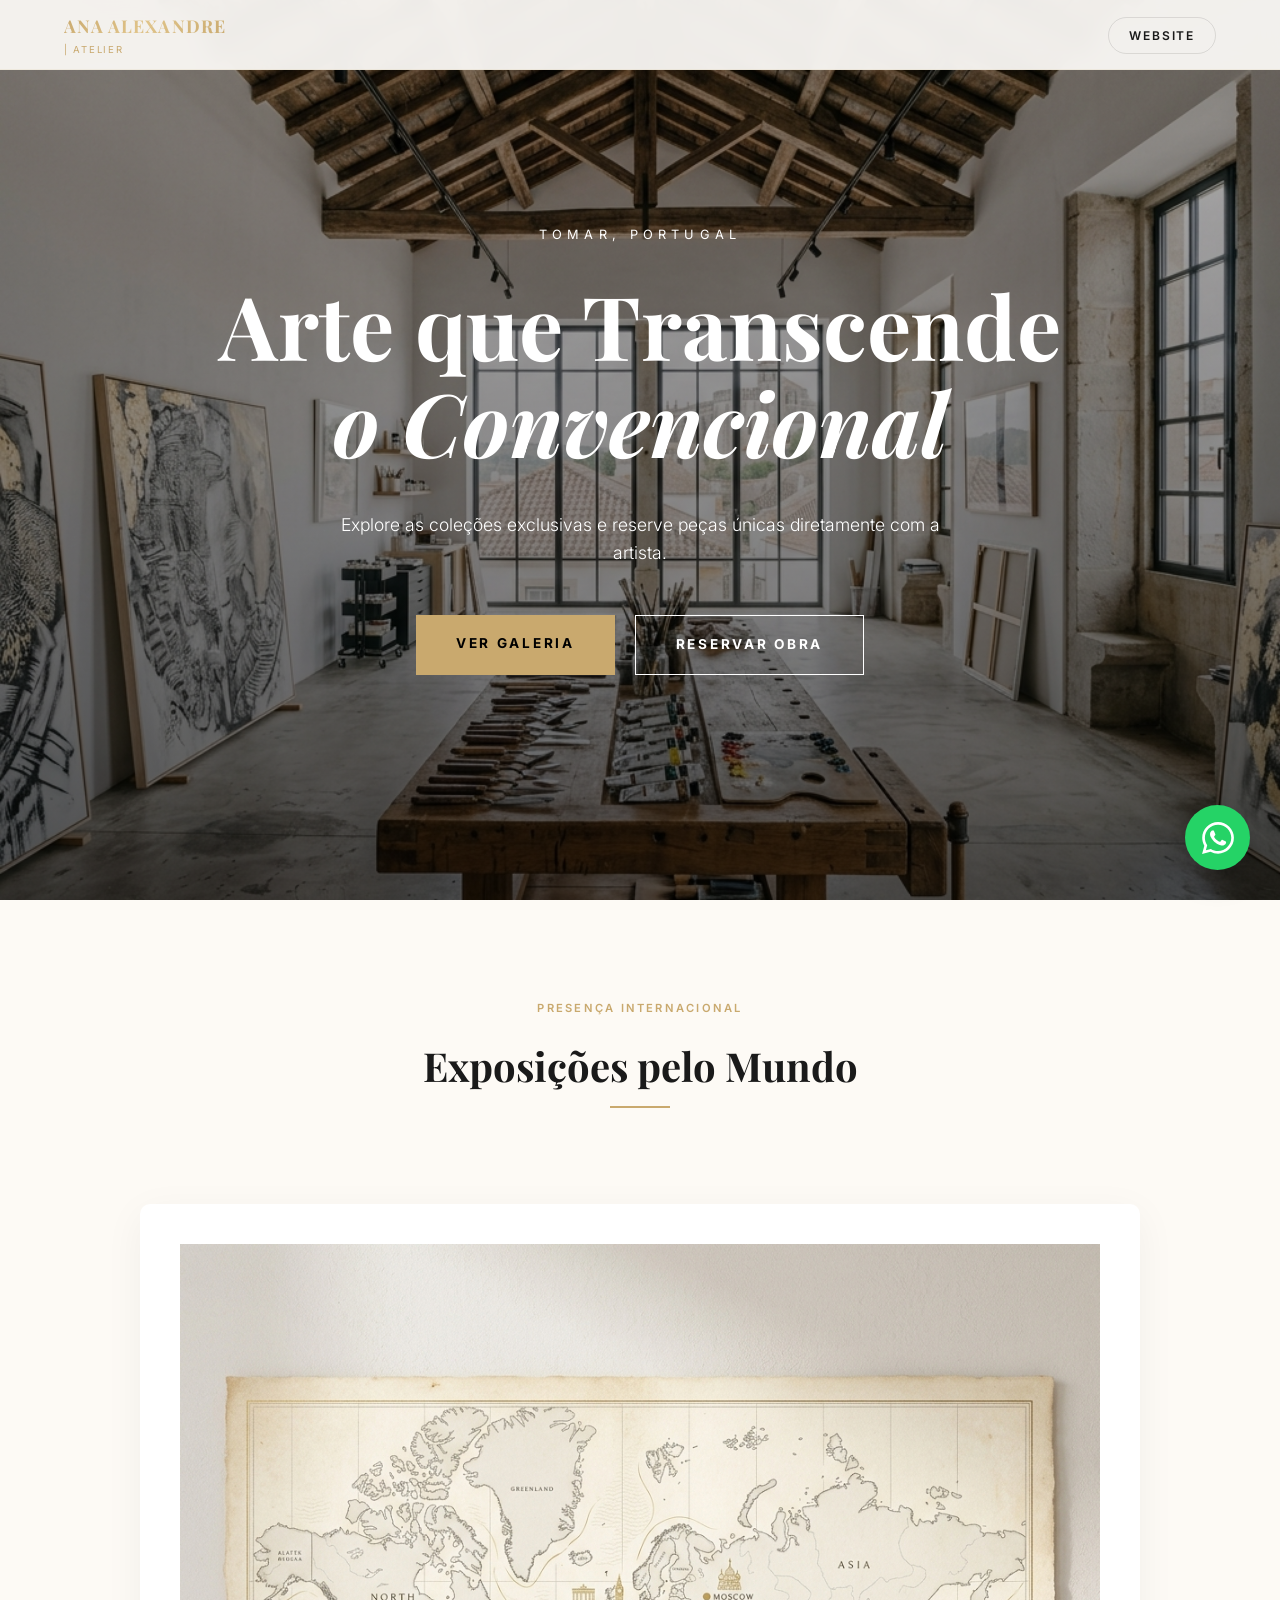
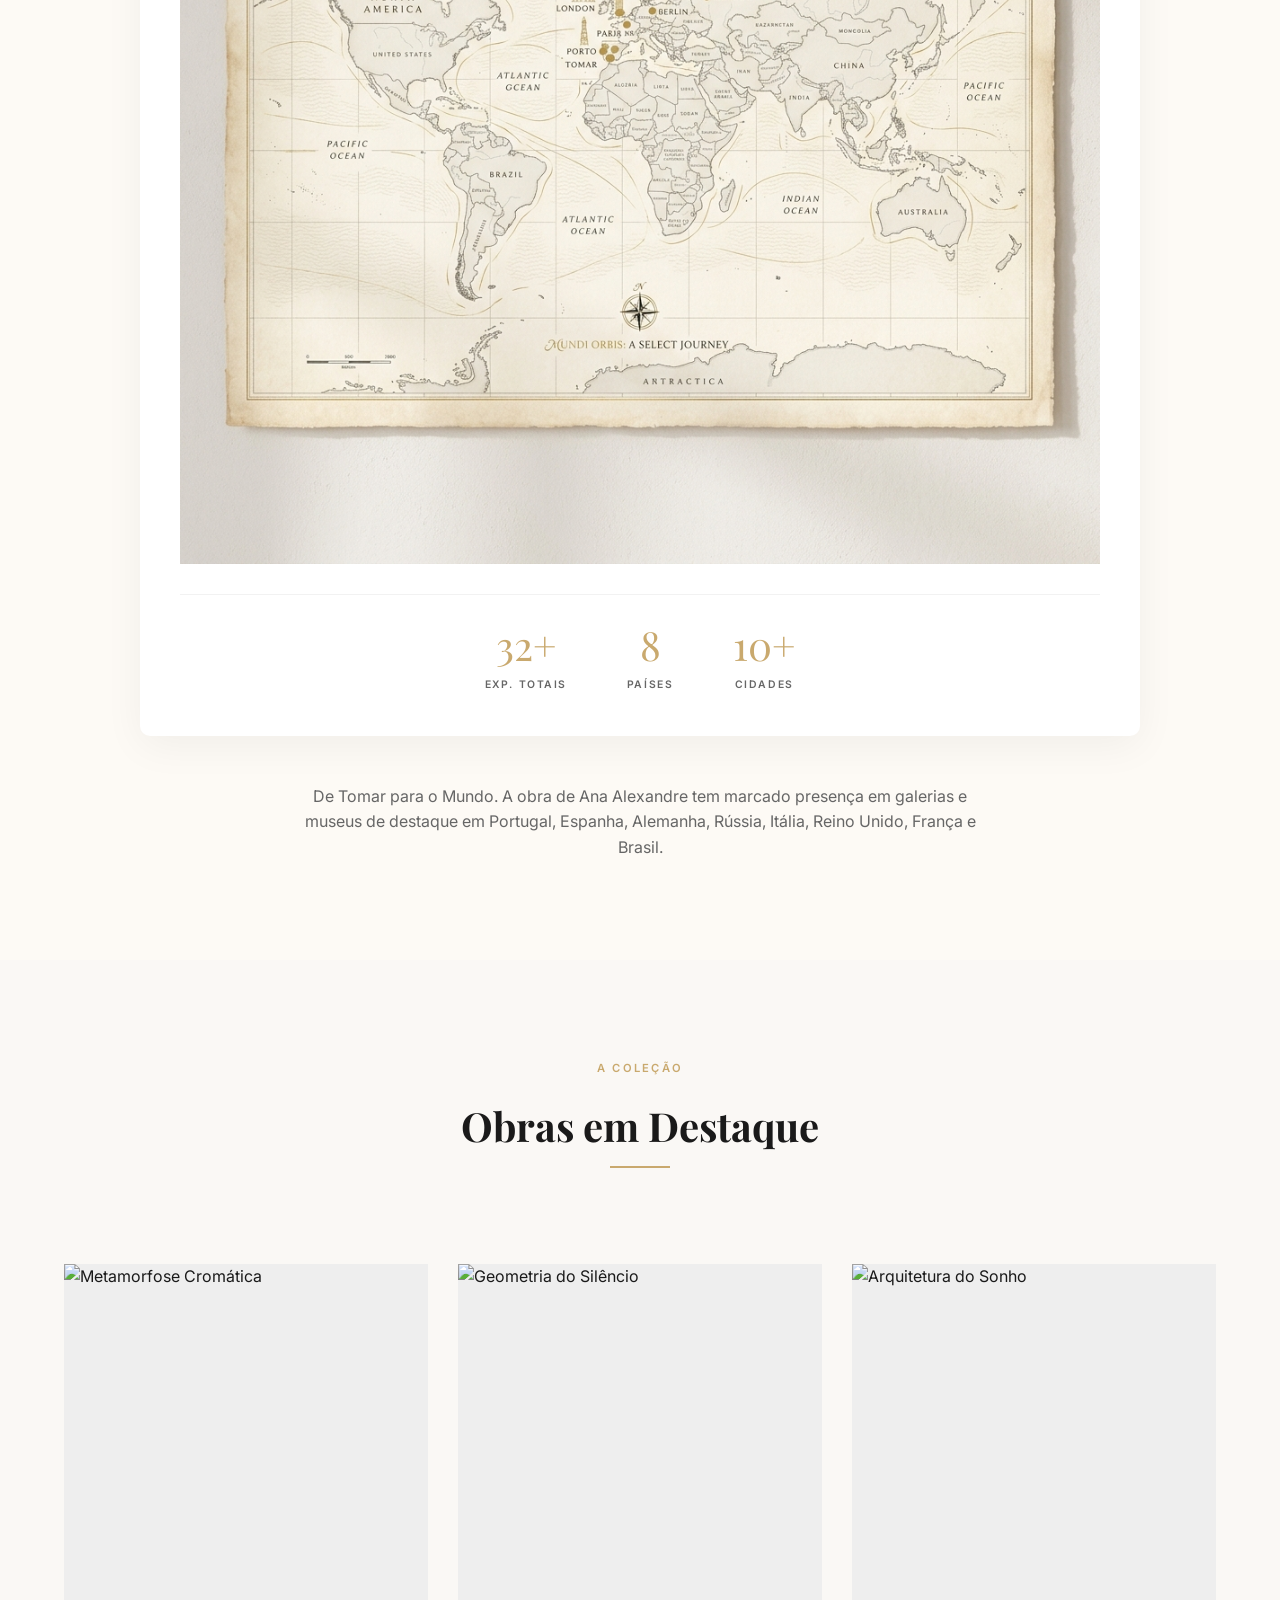
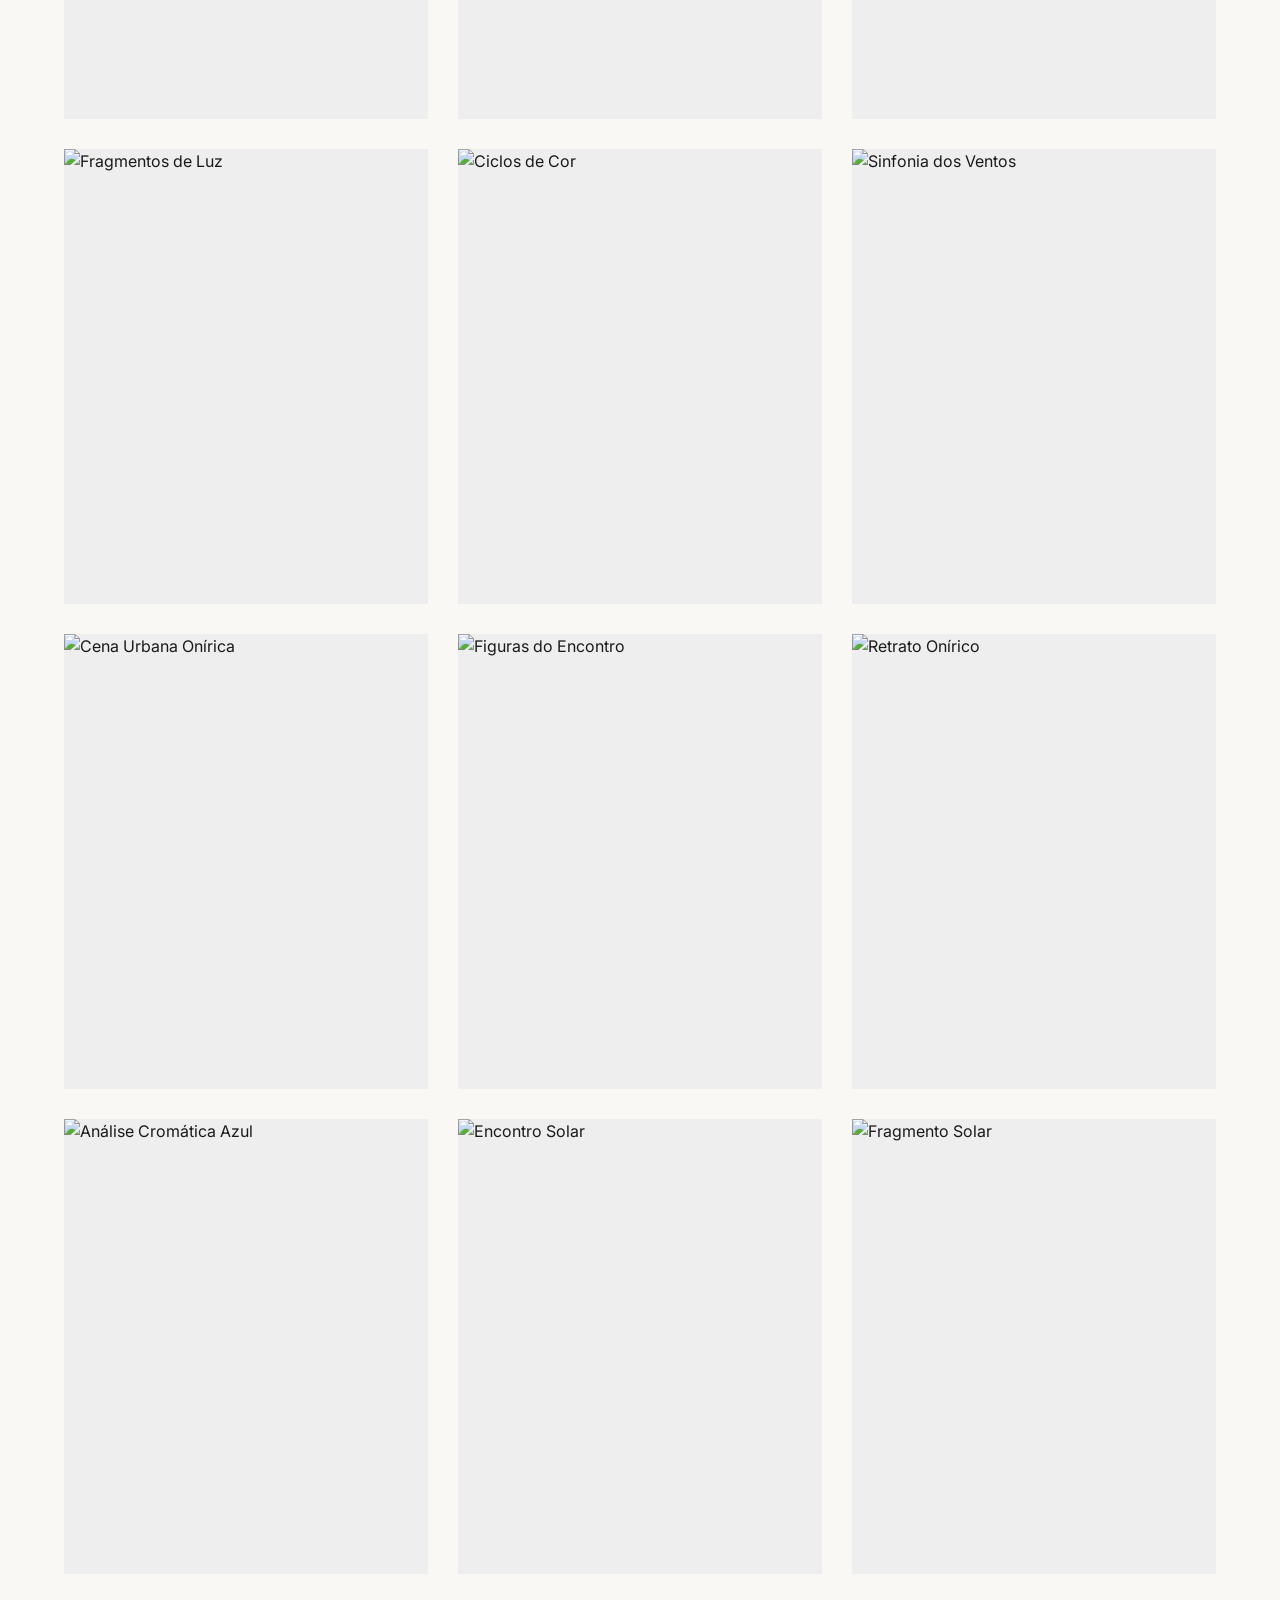
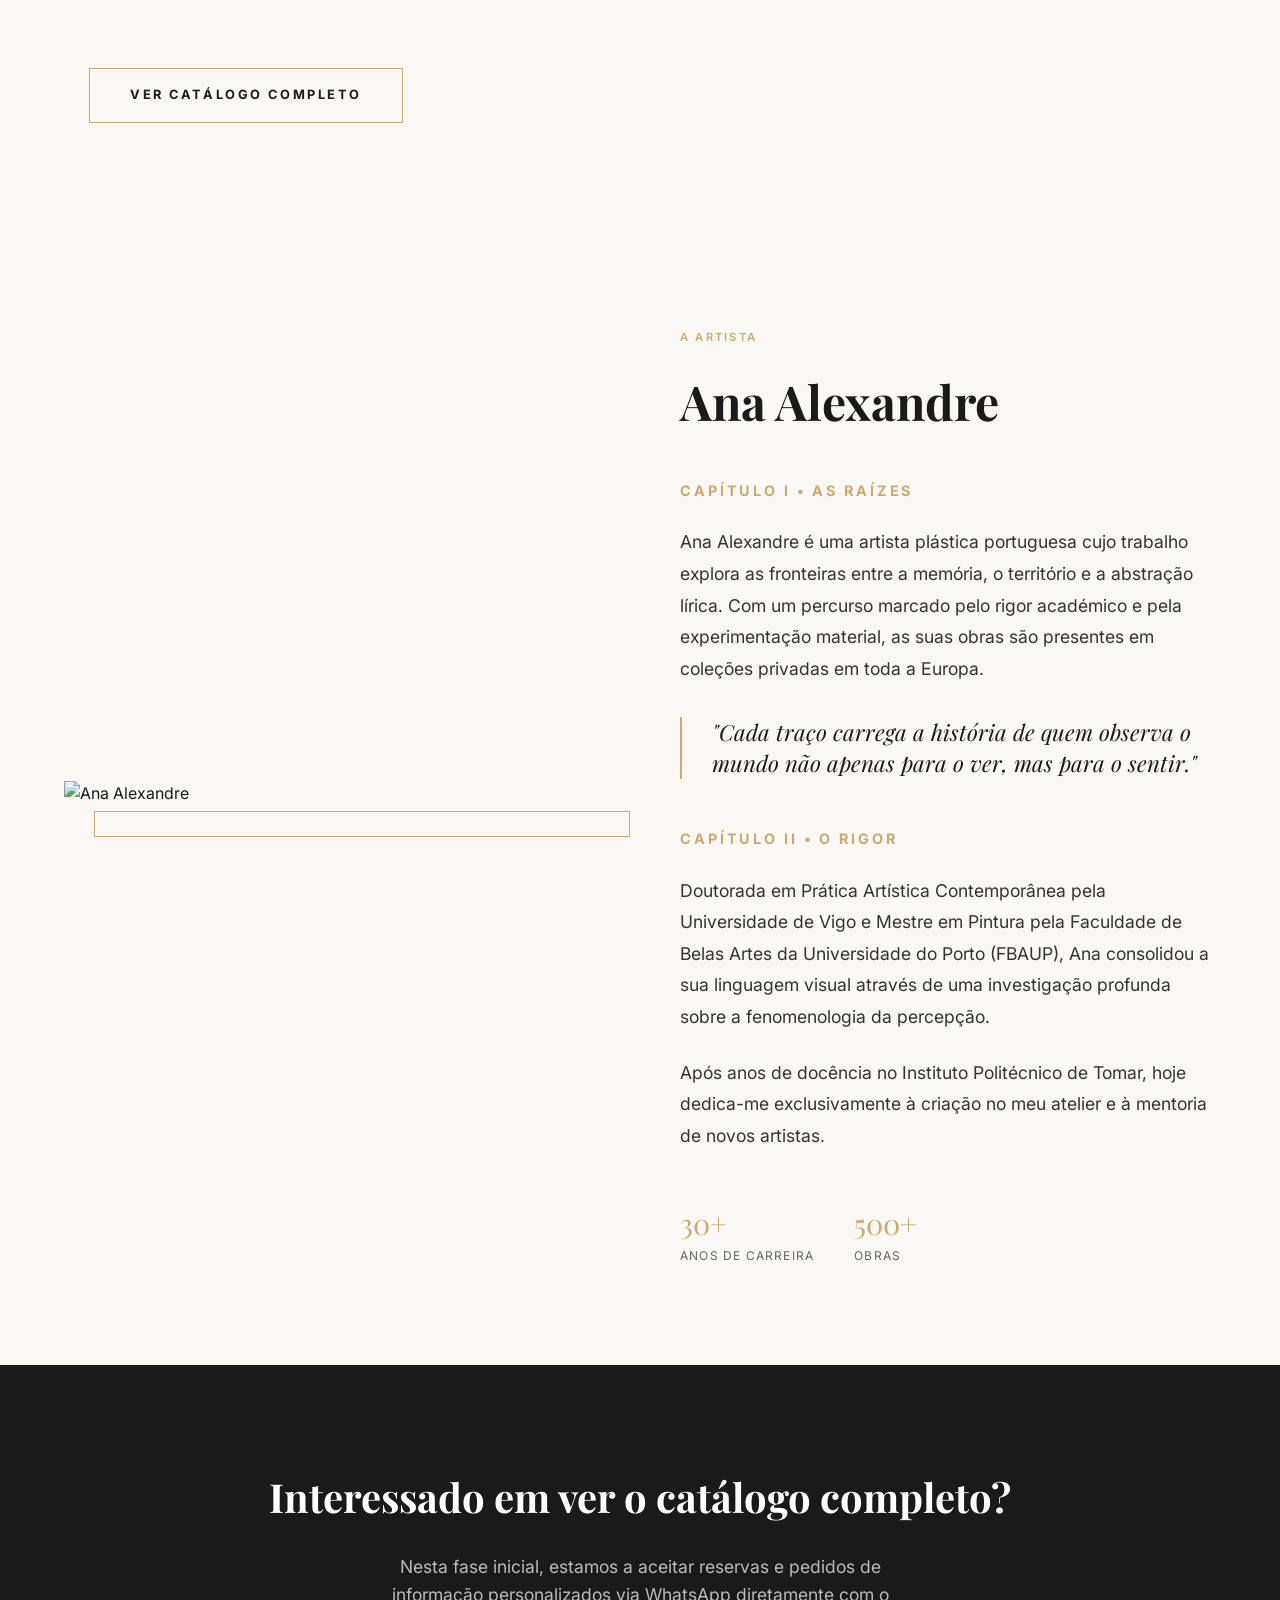
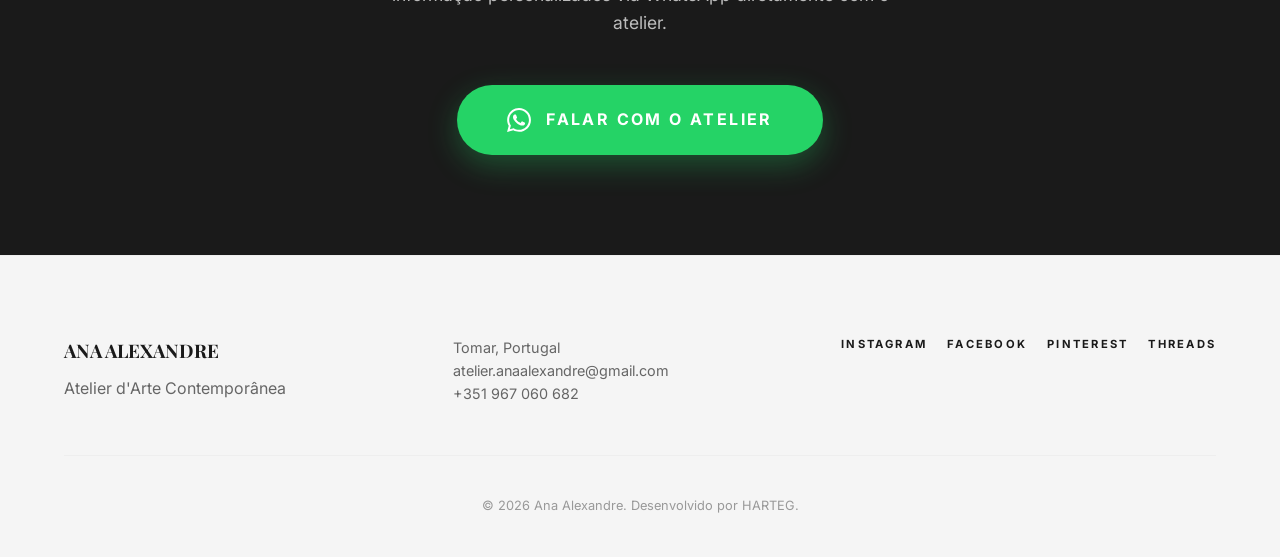
==== index.html @ a8c0e97e "Initial commit of Atelier Ana Alexandre Landing Page" ====
<!DOCTYPE html>
<html lang="pt">
<head>
    <meta charset="UTF-8">
    <meta name="viewport" content="width=device-width, initial-scale=1.0">
    <title>Ana Alexandre | Atelier d'Arte Contemporânea</title>
    <meta name="description" content="Atelier d'Arte de Ana Alexandre em Tomar. Explore obras originais, coleções exclusivas e mentoria artística.">
    
    <!-- Favicon -->
    <link rel="icon" type="image/png" href="favicon.png">
    
    <!-- Fonts -->
    <link rel="preconnect" href="https://fonts.googleapis.com">
    <link rel="preconnect" href="https://fonts.gstatic.com" crossorigin>
    <link href="https://fonts.googleapis.com/css2?family=Inter:wght@300;400;500;600;700&family=Playfair+Display:ital,wght@0,400;0,700;1,400&display=swap" rel="stylesheet">
    
    <!-- Local CSS -->
    <link rel="stylesheet" href="style.css">
</head>
<body>
    <!-- Navigation -->
    <nav class="navbar" id="navbar">
        <div class="nav-container">
            <a href="#" class="nav-logo">
                <span class="logo-name">ANA ALEXANDRE</span>
                <span class="logo-subtitle">| ATELIER</span>
            </a>
            
            <div class="nav-actions">
                <a href="manutencao.html" class="btn-whatsapp-small">
                    <span>WEBSITE</span>
                </a>
            </div>
        </div>
    </nav>

    <!-- Hero Section -->
    <header class="hero">
        <div class="hero-overlay"></div>
        <div class="hero-bg" style="background-image: url('assets/hero.jpg');"></div>
        <div class="hero-content">
            <h5 class="reveal-text">TOMAR, PORTUGAL</h5>
            <h1 class="reveal-text delay-1">Arte que Transcende<br><span class="italic">o Convencional</span></h1>
            <p class="reveal-text delay-2">Explore as coleções exclusivas e reserve peças únicas diretamente com a artista.</p>
            <div class="hero-btns reveal-text delay-3">
                <a href="#galeria" class="btn-primary">VER GALERIA</a>
                <a href="https://wa.me/351967060682" target="_blank" class="btn-secondary">RESERVAR OBRA</a>
            </div>
        </div>
    </header>

    <!-- Map Section (International Presence) -->
    <section class="world-section" id="presenca">
        <div class="container">
            <div class="section-header">
                <span class="badge">PRESENÇA INTERNACIONAL</span>
                <h2>Exposições pelo Mundo</h2>
                <div class="divider"></div>
            </div>
            
            <div class="map-container reveal">
                <img src="assets/map.png" alt="Mapa de Exposições Ana Alexandre" class="map-image">
                <div class="map-stats">
                    <div class="stat-item">
                        <span class="stat-number">32+</span>
                        <span class="stat-label">EXP. TOTAIS</span>
                    </div>
                    <div class="stat-item">
                        <span class="stat-number">8</span>
                        <span class="stat-label">PAÍSES</span>
                    </div>
                    <div class="stat-item">
                        <span class="stat-number">10+</span>
                        <span class="stat-label">CIDADES</span>
                    </div>
                </div>
            </div>
            
            <p class="section-desc">De Tomar para o Mundo. A obra de Ana Alexandre tem marcado presença em galerias e museus de destaque em Portugal, Espanha, Alemanha, Rússia, Itália, Reino Unido, França e Brasil.</p>
        </div>
    </section>

    <!-- Gallery Placeholder / Teaser -->
    <section class="gallery-preview" id="galeria">
        <div class="container">
            <div class="section-header">
                <span class="badge">A COLEÇÃO</span>
                <h2>Obras em Destaque</h2>
                <div class="divider"></div>
            </div>
            
            <div class="gallery-grid">
                <div class="gallery-item reveal">
                    <img src="https://atelieranalexandre.com/imgaleria/0MetamorfoseCromatica_TecnicaMista_Indefinido_SobConsulta.png" alt="Metamorfose Cromática">
                    <div class="item-overlay">
                        <h3>Metamorfose Cromática</h3>
                        <p>Técnica Mista</p>
                        <a href="https://wa.me/351967060682?text=Gostaria%20de%20saber%20mais%20sobre%20a%20obra%20Metamorfose%20Cromática" target="_blank" class="btn-item">RESERVAR</a>
                    </div>
                </div>
                <div class="gallery-item reveal delay-1">
                    <img src="https://atelieranalexandre.com/imgaleria/0GeometriaDoSilencio_TecnicaMista_Indefinido_SobConsulta.png" alt="Geometria do Silêncio">
                    <div class="item-overlay">
                        <h3>Geometria do Silêncio</h3>
                        <p>Técnica Mista</p>
                        <a href="https://wa.me/351967060682?text=Gostaria%20de%20saber%20mais%20sobre%20a%20obra%20Geometria%20do%20Silêncio" target="_blank" class="btn-item">RESERVAR</a>
                    </div>
                </div>
                <div class="gallery-item reveal delay-2">
                    <img src="https://atelieranalexandre.com/imgaleria/0ArquiteturaDoSonho_TecnicaMista_Indefinido_SobConsulta.png" alt="Arquitetura do Sonho">
                    <div class="item-overlay">
                        <h3>Arquitetura do Sonho</h3>
                        <p>Técnica Mista</p>
                        <a href="https://wa.me/351967060682?text=Gostaria%20de%20saber%20mais%20sobre%20a%20obra%20Arquitetura%20do%20Sonho" target="_blank" class="btn-item">RESERVAR</a>
                    </div>
                </div>
                <div class="gallery-item reveal">
                    <img src="https://atelieranalexandre.com/imgaleria/0FragmentosDeLuz_TecnicaMista_Indefinido_SobConsulta.png" alt="Fragmentos de Luz">
                    <div class="item-overlay">
                        <h3>Fragmentos de Luz</h3>
                        <p>Técnica Mista</p>
                        <a href="https://wa.me/351967060682?text=Gostaria%20de%20saber%20mais%20sobre%20a%20obra%20Fragmentos%20de%20Luz" target="_blank" class="btn-item">RESERVAR</a>
                    </div>
                </div>
                <div class="gallery-item reveal delay-1">
                    <img src="https://atelieranalexandre.com/imgaleria/0CiclosDeCor_AcrilicoSobreTela_70x50cm_SobConsulta.png" alt="Ciclos de Cor">
                    <div class="item-overlay">
                        <h3>Ciclos de Cor</h3>
                        <p>Acrílico sobre Tela</p>
                        <a href="https://wa.me/351967060682?text=Gostaria%20de%20saber%20mais%20sobre%20a%20obra%20Ciclos%20de%20Cor" target="_blank" class="btn-item">RESERVAR</a>
                    </div>
                </div>
                <div class="gallery-item reveal delay-2">
                    <img src="https://atelieranalexandre.com/imgaleria/0SinfoniaDosVentos_TecnicaMista_Indefinido_SobConsulta.png" alt="Sinfonia dos Ventos">
                    <div class="item-overlay">
                        <h3>Sinfonia dos Ventos</h3>
                        <p>Técnica Mista</p>
                        <a href="https://wa.me/351967060682?text=Gostaria%20de%20saber%20mais%20sobre%20a%20obra%20Sinfonia%20dos%20Ventos" target="_blank" class="btn-item">RESERVAR</a>
                    </div>
                </div>
                <div class="gallery-item reveal">
                    <img src="https://atelieranalexandre.com/imgaleria/0Cena_Urbana_Onirica.png" alt="Cena Urbana Onírica">
                    <div class="item-overlay">
                        <h3>Cena Urbana Onírica</h3>
                        <p>Técnica Mista</p>
                        <a href="https://wa.me/351967060682?text=Gostaria%20de%20saber%20mais%20sobre%20a%20obra%20Cena%20Urbana%20Onírica" target="_blank" class="btn-item">RESERVAR</a>
                    </div>
                </div>
                <div class="gallery-item reveal delay-1">
                    <img src="https://atelieranalexandre.com/imgaleria/0Figuras_Encontro.png" alt="Figuras do Encontro">
                    <div class="item-overlay">
                        <h3>Figuras do Encontro</h3>
                        <p>Técnica Mista</p>
                        <a href="https://wa.me/351967060682?text=Gostaria%20de%20saber%20mais%20sobre%20a%20obra%20Figuras%20do%20Encontro" target="_blank" class="btn-item">RESERVAR</a>
                    </div>
                </div>
                <div class="gallery-item reveal delay-2">
                    <img src="https://atelieranalexandre.com/imgaleria/0Retrato_Onirico.png" alt="Retrato Onírico">
                    <div class="item-overlay">
                        <h3>Retrato Onírico</h3>
                        <p>Técnica Mista</p>
                        <a href="https://wa.me/351967060682?text=Gostaria%20de%20saber%20mais%20sobre%20a%20obra%20Retrato%20Onírico" target="_blank" class="btn-item">RESERVAR</a>
                    </div>
                </div>
                <div class="gallery-item reveal">
                    <img src="https://atelieranalexandre.com/imgaleria/0Analise_Cromatica_Azul.png" alt="Análise Cromática Azul">
                    <div class="item-overlay">
                        <h3>Análise Cromática Azul</h3>
                        <p>Técnica Mista</p>
                        <a href="https://wa.me/351967060682?text=Gostaria%20de%20saber%20mais%20sobre%20a%20obra%20Análise%20Cromática%20Azul" target="_blank" class="btn-item">RESERVAR</a>
                    </div>
                </div>
                <div class="gallery-item reveal delay-1">
                    <img src="https://atelieranalexandre.com/imgaleria/0Figuras_Solares.png" alt="Encontro Solar">
                    <div class="item-overlay">
                        <h3>Encontro Solar</h3>
                        <p>Técnica Mista</p>
                        <a href="https://wa.me/351967060682?text=Gostaria%20de%20saber%20mais%20sobre%20a%20obra%20Encontro%20Solar" target="_blank" class="btn-item">RESERVAR</a>
                    </div>
                </div>
                <div class="gallery-item reveal delay-2">
                    <img src="https://atelieranalexandre.com/imgedit/0fragamento%20solar.jpg" alt="Fragmento Solar">
                    <div class="item-overlay">
                        <h3>Fragmento Solar</h3>
                        <p>Técnica Mista</p>
                        <a href="https://wa.me/351967060682?text=Gostaria%20de%20saber%20mais%20sobre%20a%20obra%20Fragmento%20Solar" target="_blank" class="btn-item">RESERVAR</a>
                    </div>
                </div>
            <div class="gallery-footer reveal">
                <a href="https://wa.me/351967060682?text=Olá, gostaria de ver o catálogo completo de obras do atelier." target="_blank" class="btn-outline">VER CATÁLOGO COMPLETO</a>
            </div>
        </div>
    </section>

    <!-- About Section -->
    <section class="about-section">
        <div class="container">
            <div class="about-grid">
                <div class="about-img reveal">
                    <img src="assets/ana.png" alt="Ana Alexandre">
                    <div class="frame-decoration"></div>
                </div>
                <div class="about-text reveal delay-1">
                    <span class="badge">A ARTISTA</span>
                    <h2>Ana Alexandre</h2>
                    <div class="bio-chapter reveal">
                        <h3>Capítulo I • As Raízes</h3>
                        <p>Ana Alexandre é uma artista plástica portuguesa cujo trabalho explora as fronteiras entre a memória, o território e a abstração lírica. Com um percurso marcado pelo rigor académico e pela experimentação material, as suas obras são presentes em coleções privadas em toda a Europa.</p>
                        <blockquote class="bio-quote">"Cada traço carrega a história de quem observa o mundo não apenas para o ver, mas para o sentir."</blockquote>
                    </div>
                    
                    <div class="bio-chapter reveal delay-1">
                        <h3>Capítulo II • O Rigor</h3>
                        <p>Doutorada em Prática Artística Contemporânea pela Universidade de Vigo e Mestre em Pintura pela Faculdade de Belas Artes da Universidade do Porto (FBAUP), Ana consolidou a sua linguagem visual através de uma investigação profunda sobre a fenomenologia da percepção.</p>
                        <p>Após anos de docência no Instituto Politécnico de Tomar, hoje dedica-me exclusivamente à criação no meu atelier e à mentoria de novos artistas.</p>
                    </div>
                    <div class="about-meta">
                        <div class="meta-item">
                            <span class="meta-val">30+</span>
                            <span class="meta-key">Anos de Carreira</span>
                        </div>
                        <div class="meta-item">
                            <span class="meta-val">500+</span>
                            <span class="meta-key">Obras</span>
                        </div>
                    </div>
                </div>
            </div>
        </div>
    </section>

    <!-- CTA Section -->
    <section class="final-cta">
        <div class="container">
            <div class="cta-card reveal">
                <h2>Interessado em ver o catálogo completo?</h2>
                <p>Nesta fase inicial, estamos a aceitar reservas e pedidos de informação personalizados via WhatsApp diretamente com o atelier.</p>
                <a href="https://wa.me/351967060682" target="_blank" class="btn-whatsapp-large">
                    <svg viewBox="0 0 24 24" width="24" height="24" fill="currentColor"><path d="M.057 24l1.687-6.163c-1.041-1.804-1.588-3.849-1.587-5.946.003-6.556 5.338-11.891 11.893-11.891 3.181.001 6.167 1.24 8.413 3.488 2.245 2.248 3.481 5.236 3.48 8.414-.003 6.557-5.338 11.892-11.893 11.892-1.99-.001-3.951-.5-5.688-1.448l-6.305 1.654zm6.597-3.807c1.676.995 3.276 1.591 5.392 1.592 5.448 0 9.886-4.434 9.889-9.885.002-5.462-4.415-9.89-9.881-9.892-5.452 0-9.887 4.434-9.889 9.884-.001 2.225.651 3.891 1.746 5.634l-.999 3.648zm11.387-5.464c-.074-.124-.272-.198-.57-.347-.297-.149-1.758-.868-2.031-.967-.272-.099-.47-.149-.669.149-.198.297-.768.967-.941 1.165-.173.198-.347.223-.644.074-.297-.149-1.255-.462-2.39-1.475-.883-.788-1.48-1.761-1.653-2.059-.173-.297-.018-.458.13-.606.134-.133.297-.347.446-.521.151-.172.2-.296.3-.495.099-.198.05-.372-.025-.521-.075-.148-.669-1.611-.916-2.206-.242-.579-.487-.501-.669-.51l-.57-.01c-.198 0-.52.074-.792.372s-1.04 1.016-1.04 2.479 1.065 2.876 1.213 3.074c.149.198 2.095 3.2 5.076 4.487.709.306 1.263.489 1.694.626.712.226 1.36.194 1.872.118.571-.085 1.758-.719 2.006-1.413.248-.695.248-1.29.173-1.414z"/></svg>
                    FALAR COM O ATELIER
                </a>
            </div>
        </div>
    </section>

    <!-- Footer -->
    <footer class="footer">
        <div class="container">
            <div class="footer-content">
                <div class="footer-logo">
                    <h3>ANA ALEXANDRE</h3>
                    <p>Atelier d'Arte Contemporânea</p>
                </div>
                <div class="footer-contact">
                    <p>Tomar, Portugal</p>
                    <p>atelier.anaalexandre@gmail.com</p>
                    <p>+351 967 060 682</p>
                </div>
                <div class="footer-social">
                    <a href="https://instagram.com/anaalexandre_atelier" target="_blank">INSTAGRAM</a>
                    <a href="https://facebook.com/anaalexandre.atelier" target="_blank">FACEBOOK</a>
                    <a href="https://pinterest.com/anaalexandre_atelier" target="_blank">PINTEREST</a>
                    <a href="https://threads.net/@anaalexandre_atelier" target="_blank">THREADS</a>
                </div>
            </div>
            <div class="copyright">
                <p>&copy; 2026 Ana Alexandre. Desenvolvido por HARTEG.</p>
            </div>
        </div>
    </footer>

    <!-- WhatsApp Sticky -->
    <a href="https://wa.me/351967060682" target="_blank" class="whatsapp-sticky">
        <svg viewBox="0 0 24 24" width="32" height="32" fill="white"><path d="M.057 24l1.687-6.163c-1.041-1.804-1.588-3.849-1.587-5.946.003-6.556 5.338-11.891 11.893-11.891 3.181.001 6.167 1.24 8.413 3.488 2.245 2.248 3.481 5.236 3.48 8.414-.003 6.557-5.338 11.892-11.893 11.892-1.99-.001-3.951-.5-5.688-1.448l-6.305 1.654zm6.597-3.807c1.676.995 3.276 1.591 5.392 1.592 5.448 0 9.886-4.434 9.889-9.885.002-5.462-4.415-9.89-9.881-9.892-5.452 0-9.887 4.434-9.889 9.884-.001 2.225.651 3.891 1.746 5.634l-.999 3.648zm11.387-5.464c-.074-.124-.272-.198-.57-.347-.297-.149-1.758-.868-2.031-.967-.272-.099-.47-.149-.669.149-.198.297-.768.967-.941 1.165-.173.198-.347.223-.644.074-.297-.149-1.255-.462-2.39-1.475-.883-.788-1.48-1.761-1.653-2.059-.173-.297-.018-.458.13-.606.134-.133.297-.347.446-.521.151-.172.2-.296.3-.495.099-.198.05-.372-.025-.521-.075-.148-.669-1.611-.916-2.206-.242-.579-.487-.501-.669-.51l-.57-.01c-.198 0-.52.074-.792.372s-1.04 1.016-1.04 2.479 1.065 2.876 1.213 3.074c.149.198 2.095 3.2 5.076 4.487.709.306 1.263.489 1.694.626.712.226 1.36.194 1.872.118.571-.085 1.758-.719 2.006-1.413.248-.695.248-1.29.173-1.414z"/></svg>
    </a>

    <!-- Scripts -->
    <script src="script.js"></script>
</body>
</html>
---- style.css ----
:root {
    --gold: #C9A96E;
    --gold-dark: #a88a53;
    --cream: #FAF8F5;
    --dark: #1a1a1a;
    --gray: #666;
    --light-gray: #0000000D;
    --font-serif: 'Playfair Display', serif;
    --font-sans: 'Inter', sans-serif;
    --nav-height: 70px;
}

* {
    margin: 0;
    padding: 0;
    box-sizing: border-box;
}

html {
    scroll-behavior: smooth;
}

body {
    font-family: var(--font-sans);
    background-color: var(--cream);
    color: var(--dark);
    line-height: 1.6;
    overflow-x: hidden;
}

.container {
    max-width: 1400px;
    margin: 0 auto;
    padding: 0 5%;
}

.italic {
    font-style: italic;
}

/* Typography */
h1, h2, h3 {
    font-family: var(--font-serif);
    font-weight: 700;
}

h2 {
    font-size: 2.5rem;
    margin-bottom: 0.5rem;
}

.badge {
    display: inline-block;
    font-size: 0.7rem;
    letter-spacing: 0.2em;
    text-transform: uppercase;
    color: var(--gold);
    margin-bottom: 1rem;
    font-weight: 600;
}

.divider {
    width: 60px;
    height: 2px;
    background: var(--gold);
    margin-bottom: 2rem;
}

.section-header {
    text-align: center;
    display: flex;
    flex-direction: column;
    align-items: center;
    margin-bottom: 4rem;
}

/* Navbar */
.navbar {
    position: fixed;
    top: 0;
    left: 0;
    right: 0;
    height: var(--nav-height);
    background: rgba(250, 248, 245, 0.95);
    backdrop-filter: blur(10px);
    z-index: 1000;
    border-bottom: 1px solid rgba(201, 169, 110, 0.12);
    transition: all 0.3s ease;
}

.navbar.scrolled {
    height: 60px;
    box-shadow: 0 2px 20px rgba(0,0,0,0.05);
}

.nav-container {
    max-width: 1400px;
    margin: 0 auto;
    padding: 0 5%;
    display: flex;
    justify-content: space-between;
    align-items: center;
    height: 100%;
}

.nav-logo {
    text-decoration: none;
    display: flex;
    flex-direction: column;
}

.logo-name {
    font-family: var(--font-serif);
    font-weight: 700;
    font-size: 1.1rem;
    letter-spacing: 0.06em;
    background: linear-gradient(135deg, #C9A96E 0%, #e0c48a 50%, #C9A96E 100%);
    -webkit-background-clip: text;
    -webkit-text-fill-color: transparent;
}

.logo-subtitle {
    font-size: 0.6rem;
    letter-spacing: 0.18em;
    text-transform: uppercase;
    color: var(--gold);
    margin-top: 2px;
}

.btn-whatsapp-small {
    text-decoration: none;
    font-size: 0.75rem;
    letter-spacing: 0.15em;
    color: var(--dark);
    border: 1px solid rgba(0,0,0,0.1);
    padding: 10px 20px;
    border-radius: 50px;
    font-weight: 600;
    transition: all 0.3s ease;
}

.btn-whatsapp-small:hover {
    background: var(--dark);
    color: white;
}

.nav-link-simple {
    text-decoration: none;
    color: var(--dark);
    font-size: 0.75rem;
    letter-spacing: 0.15em;
    font-weight: 600;
    margin-right: 20px;
    opacity: 0.8;
    transition: opacity 0.3s;
}

.nav-link-simple:hover {
    opacity: 1;
}

/* Hero */
.hero {
    position: relative;
    height: 100vh;
    display: flex;
    align-items: center;
    justify-content: center;
    text-align: center;
    color: white;
    overflow: hidden;
}

.hero-bg {
    position: absolute;
    top: 0;
    left: 0;
    width: 100%;
    height: 100%;
    background-size: cover;
    background-position: center;
    z-index: -1;
}

/* Static background state */
.hero:hover .hero-bg {
    transform: none;
}

.hero-overlay {
    position: absolute;
    top: 0;
    left: 0;
    width: 100%;
    height: 100%;
    background: linear-gradient(to bottom, rgba(0,0,0,0.3) 0%, rgba(0,0,0,0.6) 100%);
    z-index: 0;
}

.hero-content {
    position: relative;
    z-index: 10;
    max-width: 900px;
}

.hero h5 {
    font-size: 0.8rem;
    letter-spacing: 0.4em;
    margin-bottom: 2rem;
    font-weight: 400;
    opacity: 0.8;
}

.hero h1 {
    font-size: clamp(3rem, 8vw, 5.5rem);
    line-height: 1.1;
    margin-bottom: 2.5rem;
}

.hero p {
    font-size: 1.1rem;
    margin-bottom: 3rem;
    font-weight: 300;
    max-width: 600px;
    margin-left: auto;
    margin-right: auto;
    opacity: 0.9;
}

.hero-btns {
    display: flex;
    gap: 20px;
    justify-content: center;
}

.btn-primary {
    background: var(--gold);
    color: #000;
    text-decoration: none;
    padding: 18px 40px;
    font-size: 0.85rem;
    font-weight: 700;
    letter-spacing: 0.2em;
    transition: all 0.3s ease;
}

.btn-primary:hover {
    background: white;
    transform: translateY(-5px);
}

.btn-secondary {
    border: 1px solid white;
    color: white;
    text-decoration: none;
    padding: 18px 40px;
    font-size: 0.85rem;
    font-weight: 700;
    letter-spacing: 0.2em;
    transition: all 0.3s ease;
}

.btn-secondary:hover {
    background: white;
    color: #000;
}

/* Gallery Footer */
.gallery-footer {
    text-align: center;
    margin-top: 4rem;
}

.btn-outline {
    display: inline-block;
    text-decoration: none;
    border: 1px solid var(--gold);
    color: var(--dark);
    padding: 16px 40px;
    font-size: 0.8rem;
    font-weight: 700;
    letter-spacing: 0.2em;
    transition: all 0.3s ease;
}

.btn-outline:hover {
    background: var(--gold);
    color: black;
    transform: translateY(-3px);
}

/* Sections General */
section {
    padding: 100px 0;
}

/* World Section */
.world-section {
    background: #fdfaf5;
}

.map-container {
    position: relative;
    max-width: 1000px;
    margin: 0 auto 3rem;
    background: white;
    padding: 40px;
    box-shadow: 0 10px 40px rgba(0,0,0,0.05);
    border-radius: 10px;
}

.map-image {
    width: 100%;
    height: auto;
    display: block;
}

.map-stats {
    display: flex;
    justify-content: center;
    gap: 60px;
    margin-top: 30px;
    padding-top: 30px;
    border-top: 1px solid var(--light-gray);
}

.stat-item {
    text-align: center;
}

.stat-number {
    display: block;
    font-family: var(--font-serif);
    font-size: 2.5rem;
    color: var(--gold);
    line-height: 1;
    margin-bottom: 5px;
}

.stat-label {
    font-size: 0.65rem;
    letter-spacing: 0.15em;
    color: var(--gray);
    text-transform: uppercase;
    font-weight: 600;
}

.section-desc {
    text-align: center;
    max-width: 700px;
    margin: 0 auto;
    color: var(--gray);
}

/* Gallery Preview */
.gallery-grid {
    display: grid;
    grid-template-columns: repeat(3, 1fr);
    gap: 30px;
}

.gallery-item {
    position: relative;
    aspect-ratio: 4/5;
    overflow: hidden;
    background: #eee;
}

.gallery-item img {
    width: 100%;
    height: 100%;
    object-fit: cover;
    transition: transform 1s ease;
}

.gallery-item:hover img {
    transform: scale(1.1);
}

.item-overlay {
    position: absolute;
    bottom: 0;
    left: 0;
    right: 0;
    padding: 30px;
    background: linear-gradient(to top, rgba(0,0,0,0.8) 0%, transparent 100%);
    color: white;
    opacity: 0;
    transition: opacity 0.4s ease;
    display: flex;
    flex-direction: column;
    align-items: flex-start;
}

.gallery-item:hover .item-overlay {
    opacity: 1;
}

.item-overlay h3 {
    font-size: 1.2rem;
    margin-bottom: 5px;
}

.item-overlay p {
    font-size: 0.8rem;
    margin-bottom: 20px;
    opacity: 0.8;
}

.btn-item {
    color: white;
    text-decoration: none;
    font-size: 0.7rem;
    letter-spacing: 0.2em;
    border: 1px solid rgba(255,255,255,0.3);
    padding: 8px 20px;
    transition: all 0.3s;
}

.btn-item:hover {
    background: white;
    color: black;
}

/* About Section */
.about-grid {
    display: grid;
    grid-template-columns: 1fr 1fr;
    gap: 80px;
    align-items: center;
}

.about-img {
    position: relative;
}

.about-img img {
    width: 100%;
    z-index: 2;
    position: relative;
}

.frame-decoration {
    position: absolute;
    top: 30px;
    left: 30px;
    right: -30px;
    bottom: -30px;
    border: 1px solid var(--gold);
    z-index: 1;
}

.about-text h2 {
    margin-bottom: 2.5rem;
    font-size: 3rem;
}

.bio-chapter {
    margin-bottom: 3rem;
}

.bio-chapter h3 {
    font-size: 0.9rem;
    text-transform: uppercase;
    letter-spacing: 0.2em;
    color: var(--gold);
    margin-bottom: 1.5rem;
    font-family: var(--font-sans);
}

.bio-chapter p {
    font-size: 1.1rem;
    line-height: 1.8;
    color: #333;
    margin-bottom: 1.5rem;
}

.bio-quote {
    font-family: var(--font-serif);
    font-size: 1.4rem;
    font-style: italic;
    color: var(--dark);
    border-left: 2px solid var(--gold);
    padding-left: 30px;
    margin: 2rem 0;
    line-height: 1.4;
}

.about-meta {
    display: flex;
    gap: 40px;
    margin-top: 2.5rem;
}

.meta-item {
    display: flex;
    flex-direction: column;
}

.meta-val {
    font-family: var(--font-serif);
    font-size: 1.8rem;
    color: var(--gold);
}

.meta-key {
    font-size: 0.75rem;
    color: var(--gray);
    text-transform: uppercase;
    letter-spacing: 0.1em;
}

/* Final CTA */
.final-cta {
    background: var(--dark);
    color: white;
    text-align: center;
}

.cta-card {
    max-width: 800px;
    margin: 0 auto;
}

.final-cta h2 {
    font-size: 2.5rem;
    margin-bottom: 1.5rem;
}

.final-cta p {
    font-size: 1.1rem;
    opacity: 0.7;
    margin-bottom: 3rem;
    max-width: 500px;
    margin-left: auto;
    margin-right: auto;
}

.btn-whatsapp-large {
    display: inline-flex;
    align-items: center;
    gap: 15px;
    background: #25D366;
    color: white;
    text-decoration: none;
    padding: 22px 50px;
    border-radius: 60px;
    font-weight: 700;
    letter-spacing: 0.15em;
    font-size: 1rem;
    transition: shadow 0.3s, transform 0.3s;
    box-shadow: 0 10px 30px rgba(37, 211, 102, 0.3);
}

.btn-whatsapp-large:hover {
    transform: translateY(-5px);
    box-shadow: 0 15px 40px rgba(37, 211, 102, 0.4);
}

/* Footer */
.footer {
    padding: 80px 0 40px;
    background: #f5f5f5;
    border-top: 1px solid #eee;
}

.footer-content {
    display: grid;
    grid-template-columns: repeat(3, 1fr);
    gap: 50px;
    margin-bottom: 50px;
}

.footer-logo h3 {
    margin-bottom: 10px;
}

.footer-logo p {
    color: var(--gray);
}

.footer-contact p {
    font-size: 0.9rem;
    color: var(--gray);
}

.footer-social {
    display: flex;
    gap: 20px;
}

.footer-social a {
    color: var(--dark);
    text-decoration: none;
    font-size: 0.7rem;
    letter-spacing: 0.2em;
    font-weight: 700;
}

.copyright {
    text-align: center;
    padding-top: 40px;
    border-top: 1px solid #eee;
    font-size: 0.8rem;
    color: #999;
}

/* WhatsApp Sticky */
.whatsapp-sticky {
    position: fixed;
    bottom: 30px;
    right: 30px;
    width: 65px;
    height: 65px;
    background: #25D366;
    border-radius: 50%;
    display: flex;
    align-items: center;
    justify-content: center;
    box-shadow: 0 10px 30px rgba(0,0,0,0.2);
    z-index: 999;
    transition: transform 0.3s ease;
}

.whatsapp-sticky:hover {
    transform: scale(1.1);
}

/* Animations */
.reveal {
    opacity: 0;
    transform: translateY(30px);
    transition: all 1s ease;
}

.reveal.visible {
    opacity: 1;
    transform: translateY(0);
}

.reveal-text {
    opacity: 0;
    transform: translateY(20px);
    animation: revealText 1s forwards;
}

@keyframes revealText {
    to {
        opacity: 1;
        transform: translateY(0);
    }
}

.delay-1 { animation-delay: 0.2s; transition-delay: 0.2s; }
.delay-2 { animation-delay: 0.4s; transition-delay: 0.4s; }
.delay-3 { animation-delay: 0.6s; transition-delay: 0.6s; }

/* Responsive */
@media (max-width: 1024px) {
    .gallery-grid { grid-template-columns: repeat(2, 1fr); }
    .about-grid { gap: 40px; }
}

@media (max-width: 768px) {
    .hero h1 { font-size: 3.5rem; }
    .hero-btns { flex-direction: column; padding: 0 20px; }
    .map-container { padding: 15px; }
    .map-stats { gap: 20px; }
    .gallery-grid { grid-template-columns: 1fr; }
    .about-grid { grid-template-columns: 1fr; }
    .footer-content { grid-template-columns: 1fr; text-align: center; }
    .footer-social { justify-content: center; }
}
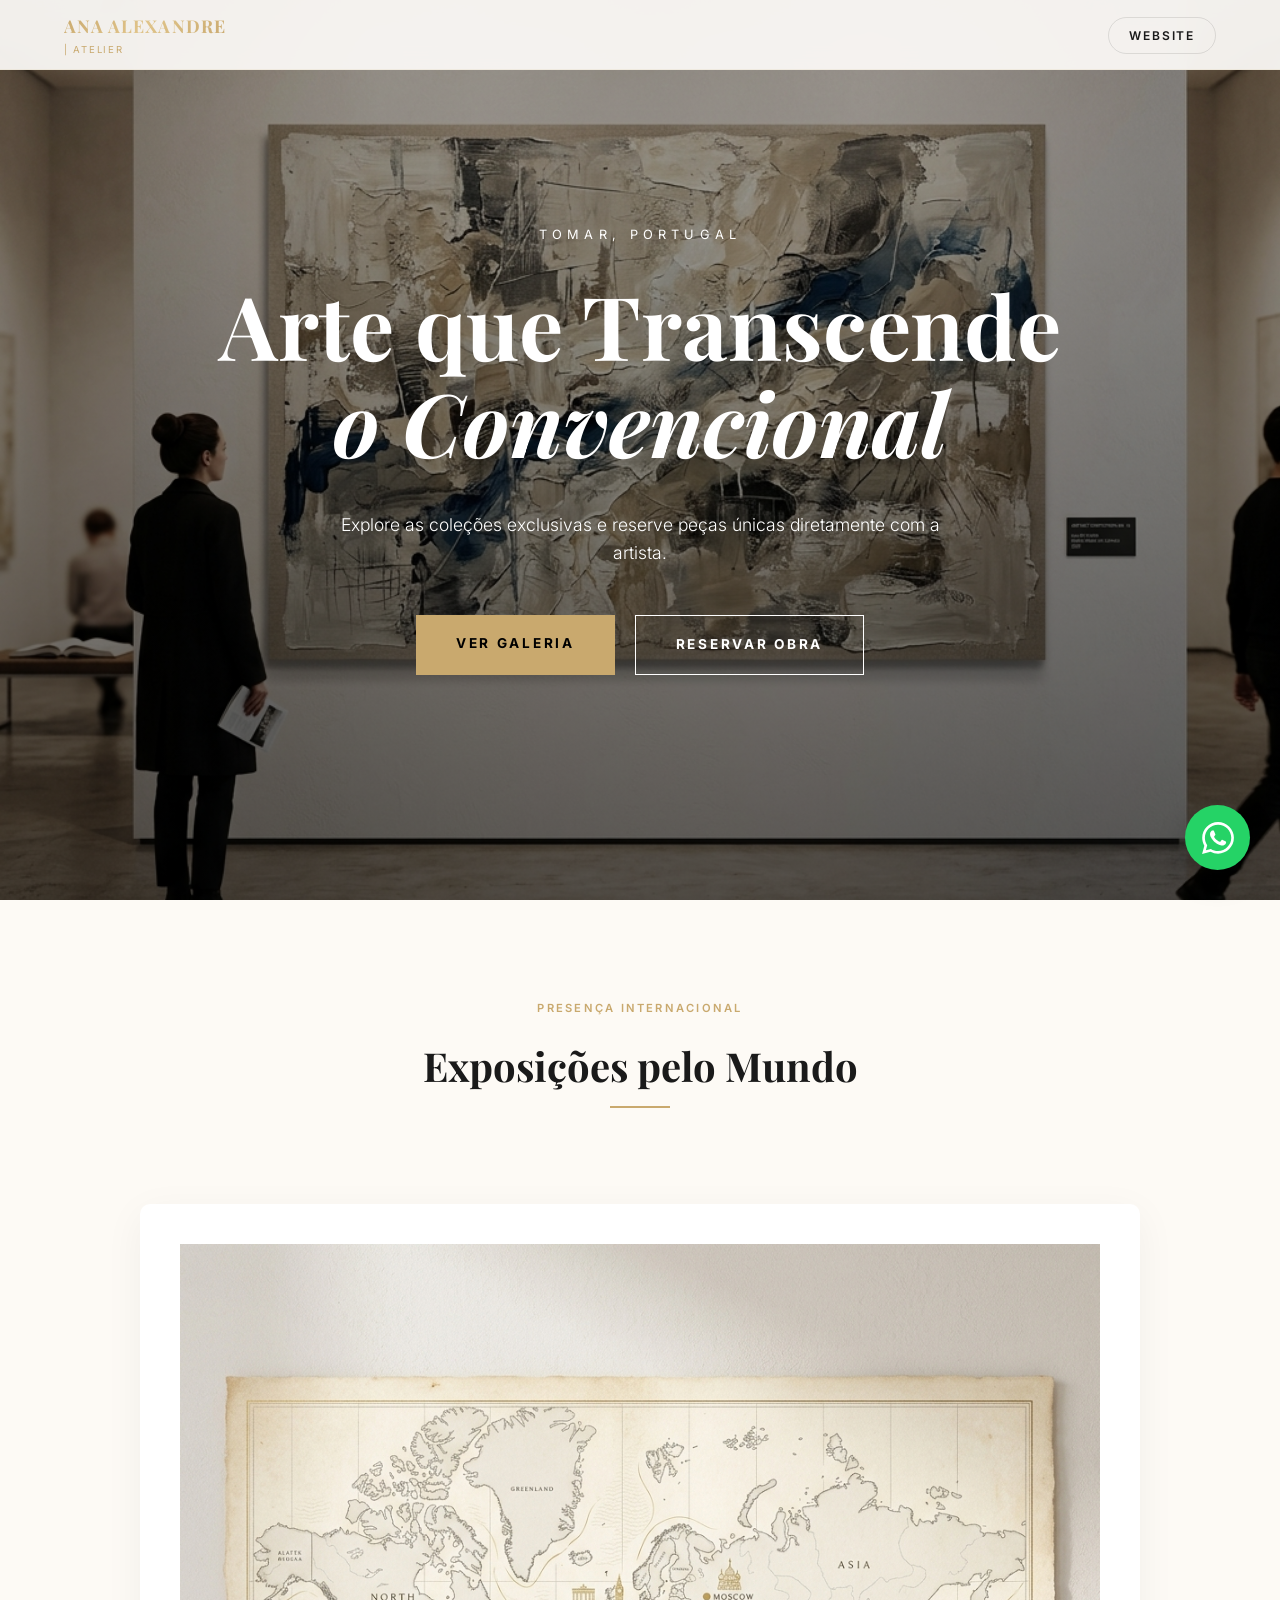
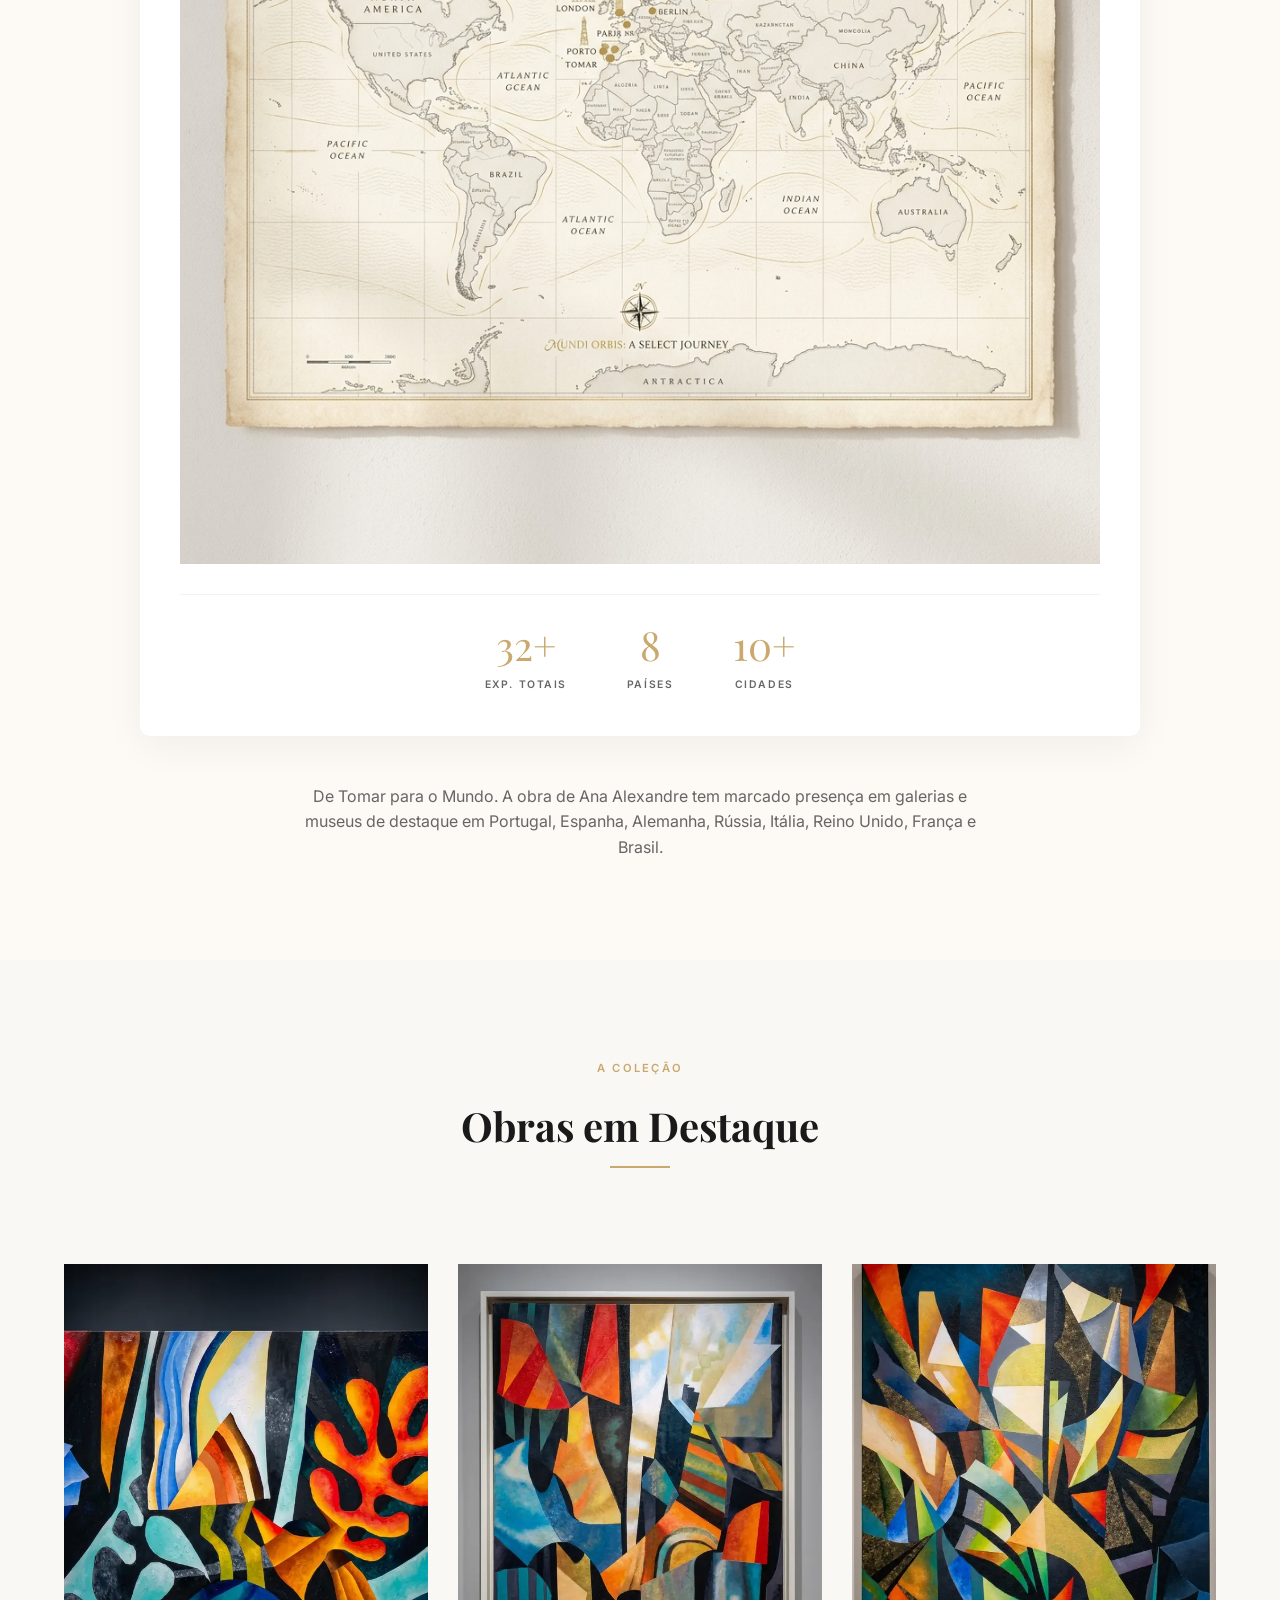
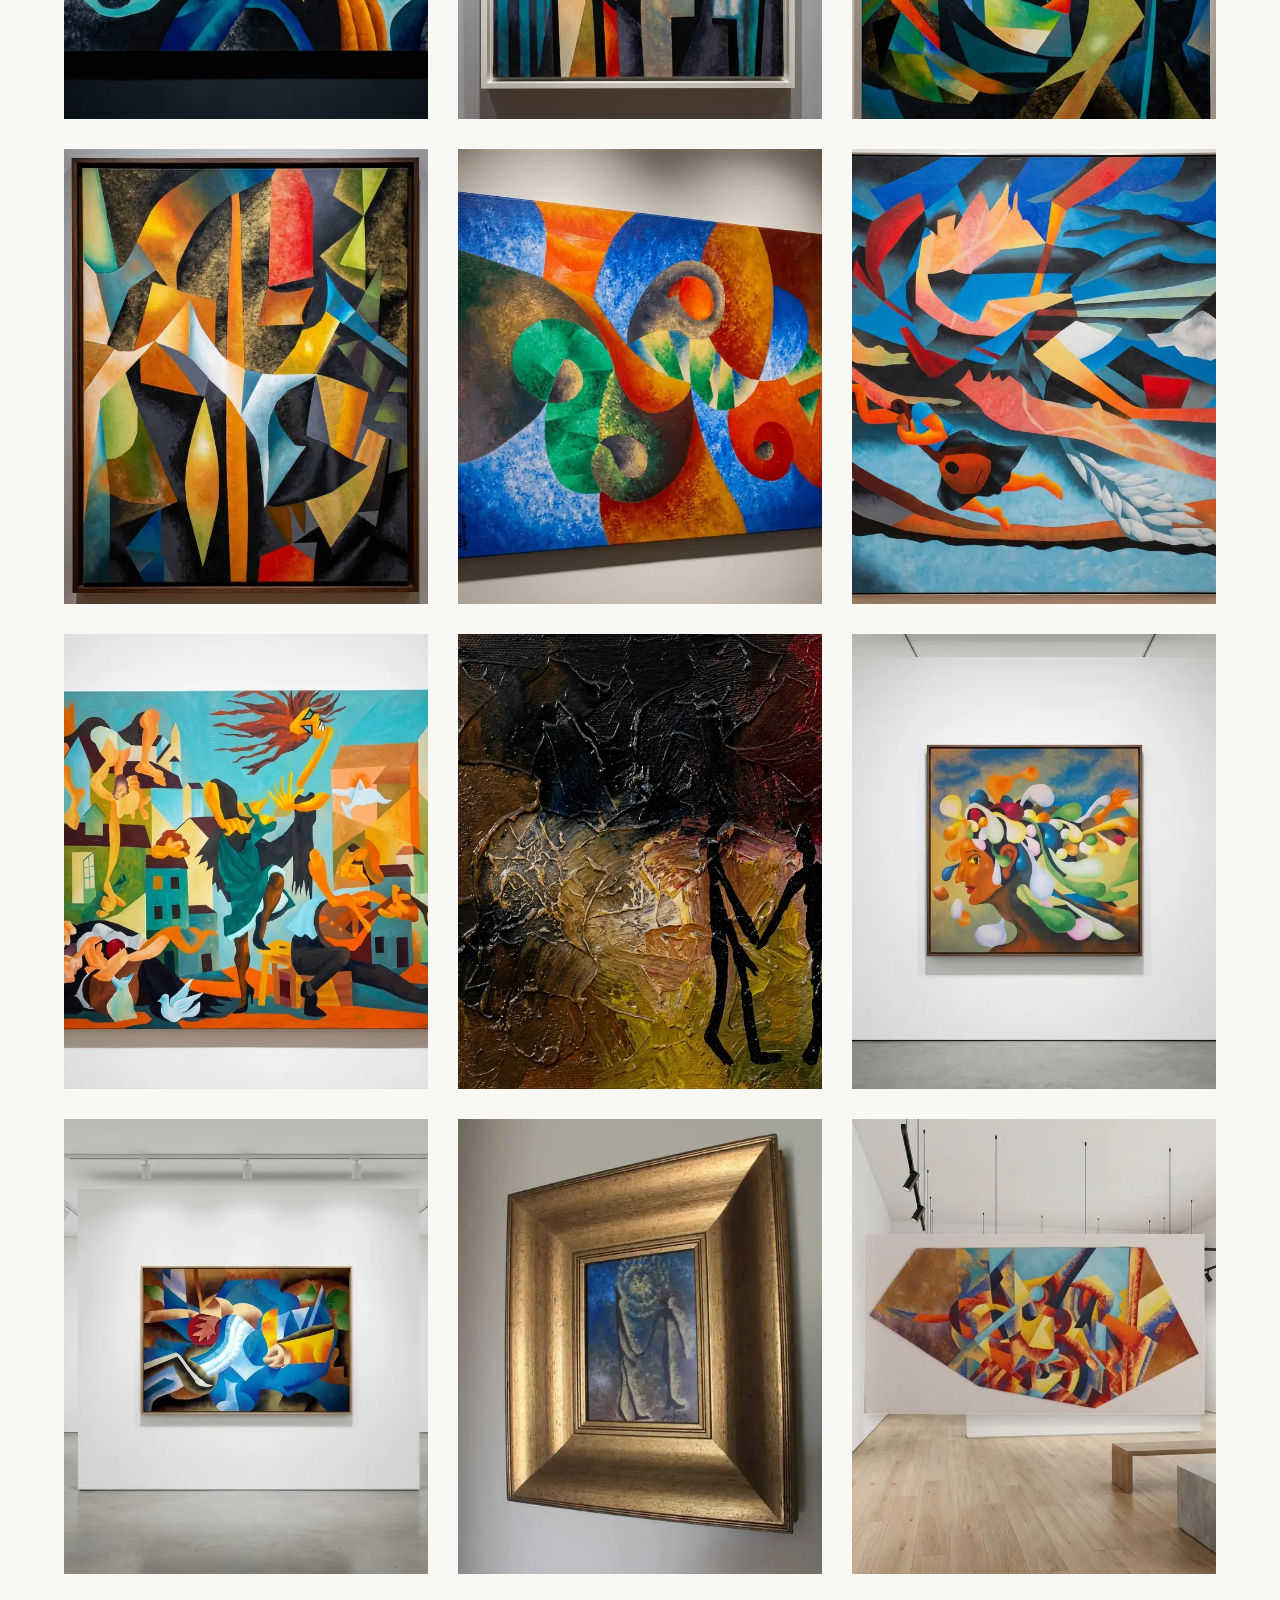
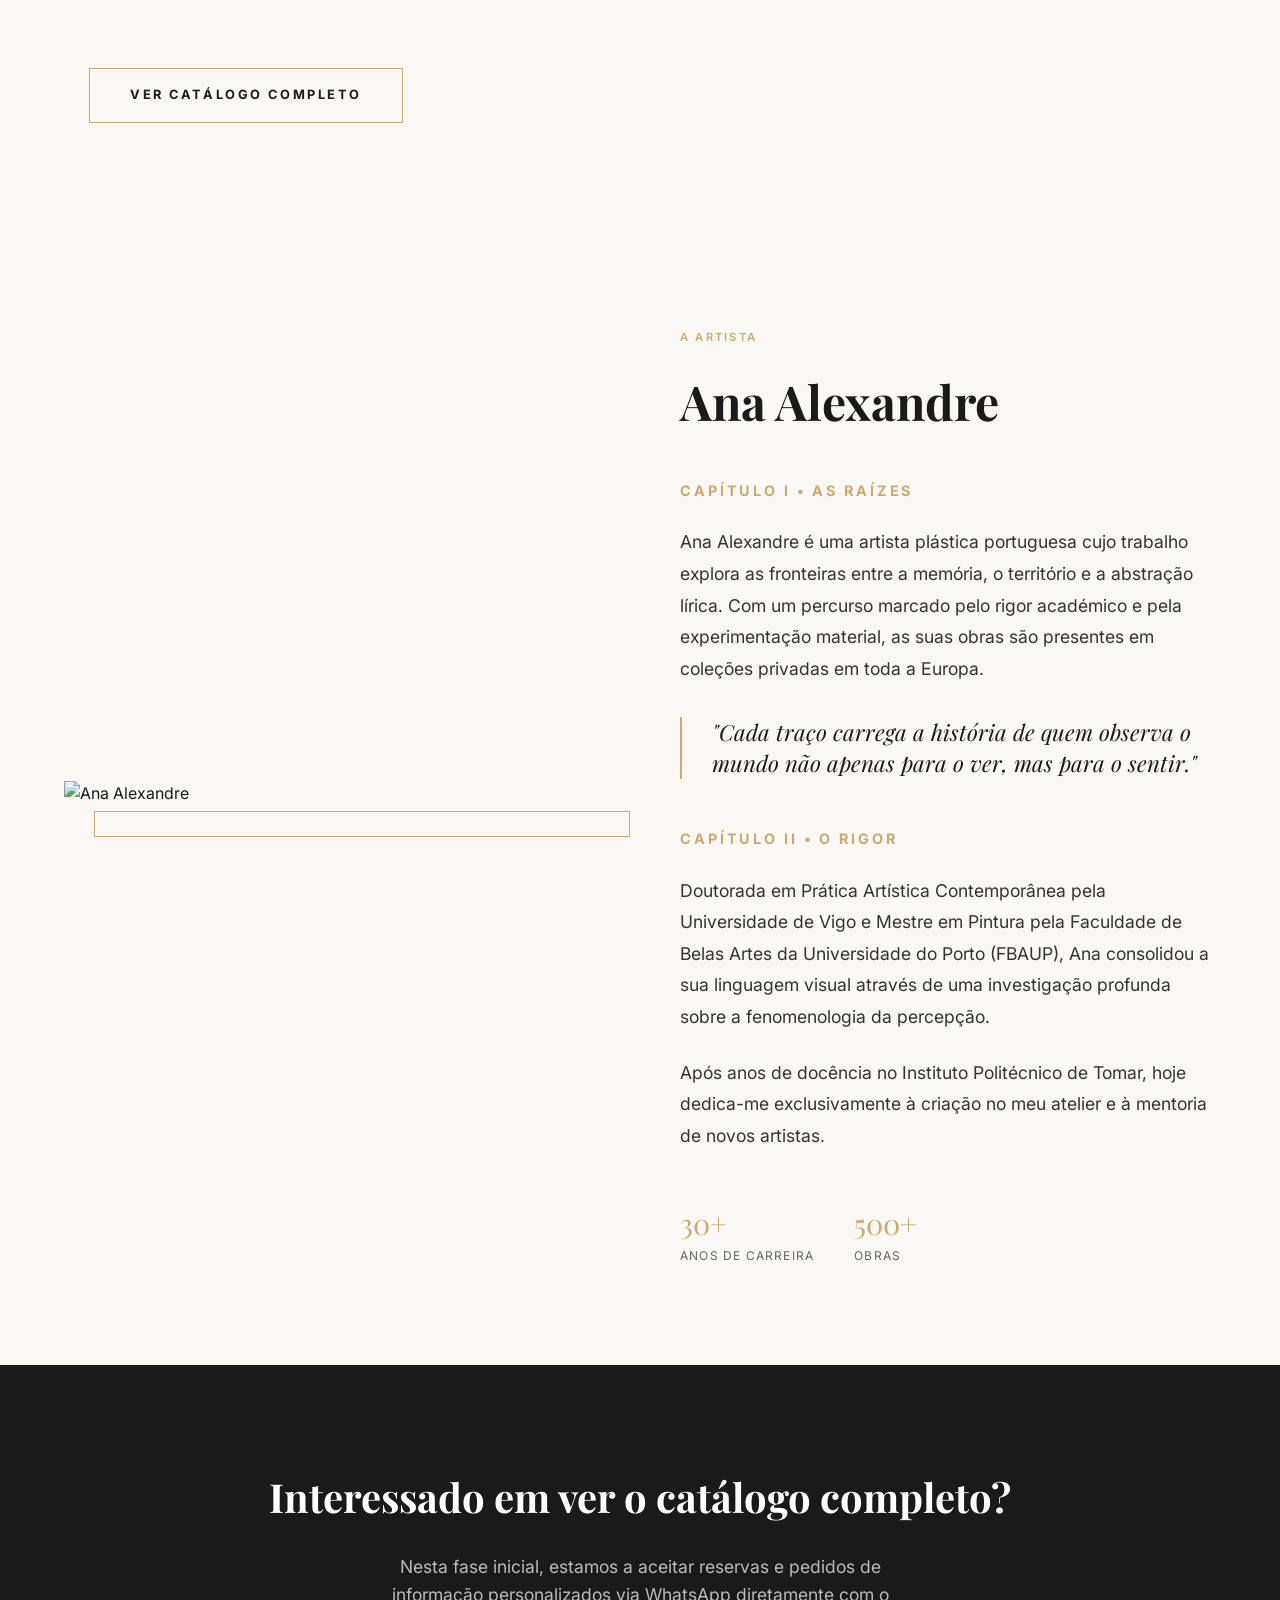
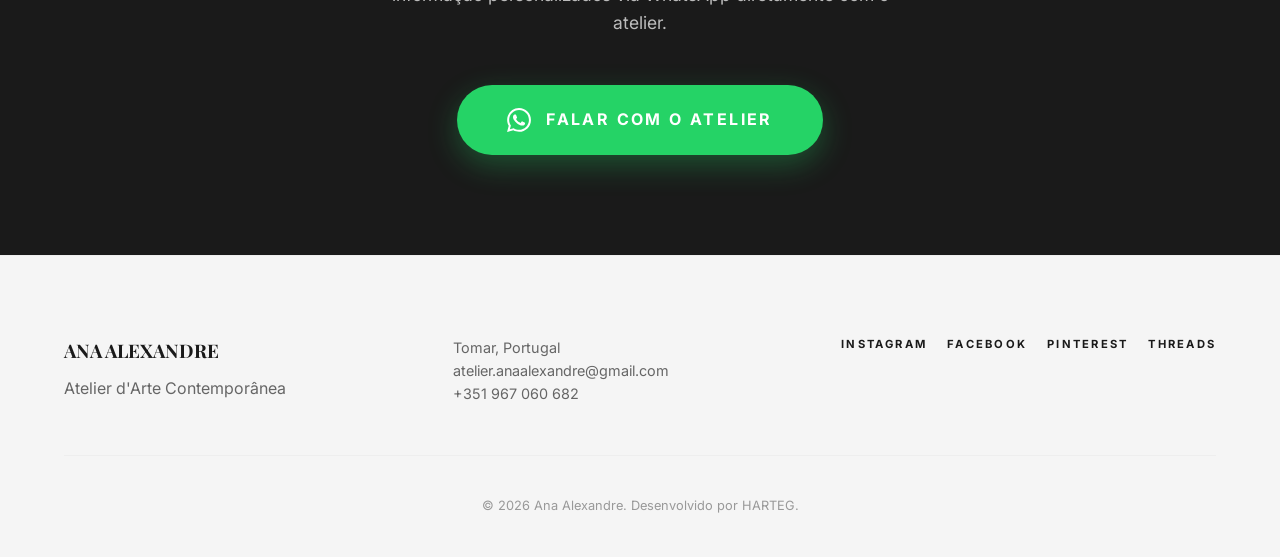
==== commit f4cedcab: "Update landing page with local images and new gallery design" ====
--- a/index.html
+++ b/index.html
@@ -91,7 +91,7 @@
             
             <div class="gallery-grid">
                 <div class="gallery-item reveal">
-                    <img src="https://atelieranalexandre.com/imgaleria/0MetamorfoseCromatica_TecnicaMista_Indefinido_SobConsulta.png" alt="Metamorfose Cromática">
+                    <img src="assets/obras/IMG_4354.png" alt="Metamorfose Cromática">
                     <div class="item-overlay">
                         <h3>Metamorfose Cromática</h3>
                         <p>Técnica Mista</p>
@@ -99,7 +99,7 @@
                     </div>
                 </div>
                 <div class="gallery-item reveal delay-1">
-                    <img src="https://atelieranalexandre.com/imgaleria/0GeometriaDoSilencio_TecnicaMista_Indefinido_SobConsulta.png" alt="Geometria do Silêncio">
+                    <img src="assets/obras/IMG_4355.png" alt="Geometria do Silêncio">
                     <div class="item-overlay">
                         <h3>Geometria do Silêncio</h3>
                         <p>Técnica Mista</p>
@@ -107,7 +107,7 @@
                     </div>
                 </div>
                 <div class="gallery-item reveal delay-2">
-                    <img src="https://atelieranalexandre.com/imgaleria/0ArquiteturaDoSonho_TecnicaMista_Indefinido_SobConsulta.png" alt="Arquitetura do Sonho">
+                    <img src="assets/obras/IMG_4356.png" alt="Arquitetura do Sonho">
                     <div class="item-overlay">
                         <h3>Arquitetura do Sonho</h3>
                         <p>Técnica Mista</p>
@@ -115,7 +115,7 @@
                     </div>
                 </div>
                 <div class="gallery-item reveal">
-                    <img src="https://atelieranalexandre.com/imgaleria/0FragmentosDeLuz_TecnicaMista_Indefinido_SobConsulta.png" alt="Fragmentos de Luz">
+                    <img src="assets/obras/IMG_4357.png" alt="Fragmentos de Luz">
                     <div class="item-overlay">
                         <h3>Fragmentos de Luz</h3>
                         <p>Técnica Mista</p>
@@ -123,7 +123,7 @@
                     </div>
                 </div>
                 <div class="gallery-item reveal delay-1">
-                    <img src="https://atelieranalexandre.com/imgaleria/0CiclosDeCor_AcrilicoSobreTela_70x50cm_SobConsulta.png" alt="Ciclos de Cor">
+                    <img src="assets/obras/IMG_4358.png" alt="Ciclos de Cor">
                     <div class="item-overlay">
                         <h3>Ciclos de Cor</h3>
                         <p>Acrílico sobre Tela</p>
@@ -131,7 +131,7 @@
                     </div>
                 </div>
                 <div class="gallery-item reveal delay-2">
-                    <img src="https://atelieranalexandre.com/imgaleria/0SinfoniaDosVentos_TecnicaMista_Indefinido_SobConsulta.png" alt="Sinfonia dos Ventos">
+                    <img src="assets/obras/IMG_4359.png" alt="Sinfonia dos Ventos">
                     <div class="item-overlay">
                         <h3>Sinfonia dos Ventos</h3>
                         <p>Técnica Mista</p>
@@ -139,7 +139,7 @@
                     </div>
                 </div>
                 <div class="gallery-item reveal">
-                    <img src="https://atelieranalexandre.com/imgaleria/0Cena_Urbana_Onirica.png" alt="Cena Urbana Onírica">
+                    <img src="assets/obras/IMG_4360.png" alt="Cena Urbana Onírica">
                     <div class="item-overlay">
                         <h3>Cena Urbana Onírica</h3>
                         <p>Técnica Mista</p>
@@ -147,7 +147,7 @@
                     </div>
                 </div>
                 <div class="gallery-item reveal delay-1">
-                    <img src="https://atelieranalexandre.com/imgaleria/0Figuras_Encontro.png" alt="Figuras do Encontro">
+                    <img src="assets/obras/IMG_4361.png" alt="Figuras do Encontro">
                     <div class="item-overlay">
                         <h3>Figuras do Encontro</h3>
                         <p>Técnica Mista</p>
@@ -155,7 +155,7 @@
                     </div>
                 </div>
                 <div class="gallery-item reveal delay-2">
-                    <img src="https://atelieranalexandre.com/imgaleria/0Retrato_Onirico.png" alt="Retrato Onírico">
+                    <img src="assets/obras/IMG_4362.png" alt="Retrato Onírico">
                     <div class="item-overlay">
                         <h3>Retrato Onírico</h3>
                         <p>Técnica Mista</p>
@@ -163,7 +163,7 @@
                     </div>
                 </div>
                 <div class="gallery-item reveal">
-                    <img src="https://atelieranalexandre.com/imgaleria/0Analise_Cromatica_Azul.png" alt="Análise Cromática Azul">
+                    <img src="assets/obras/IMG_4363.png" alt="Análise Cromática Azul">
                     <div class="item-overlay">
                         <h3>Análise Cromática Azul</h3>
                         <p>Técnica Mista</p>
@@ -171,7 +171,7 @@
                     </div>
                 </div>
                 <div class="gallery-item reveal delay-1">
-                    <img src="https://atelieranalexandre.com/imgaleria/0Figuras_Solares.png" alt="Encontro Solar">
+                    <img src="assets/obras/IMG_4364.png" alt="Encontro Solar">
                     <div class="item-overlay">
                         <h3>Encontro Solar</h3>
                         <p>Técnica Mista</p>
@@ -179,7 +179,7 @@
                     </div>
                 </div>
                 <div class="gallery-item reveal delay-2">
-                    <img src="https://atelieranalexandre.com/imgedit/0fragamento%20solar.jpg" alt="Fragmento Solar">
+                    <img src="assets/obras/IMG_4365.png" alt="Fragmento Solar">
                     <div class="item-overlay">
                         <h3>Fragmento Solar</h3>
                         <p>Técnica Mista</p>
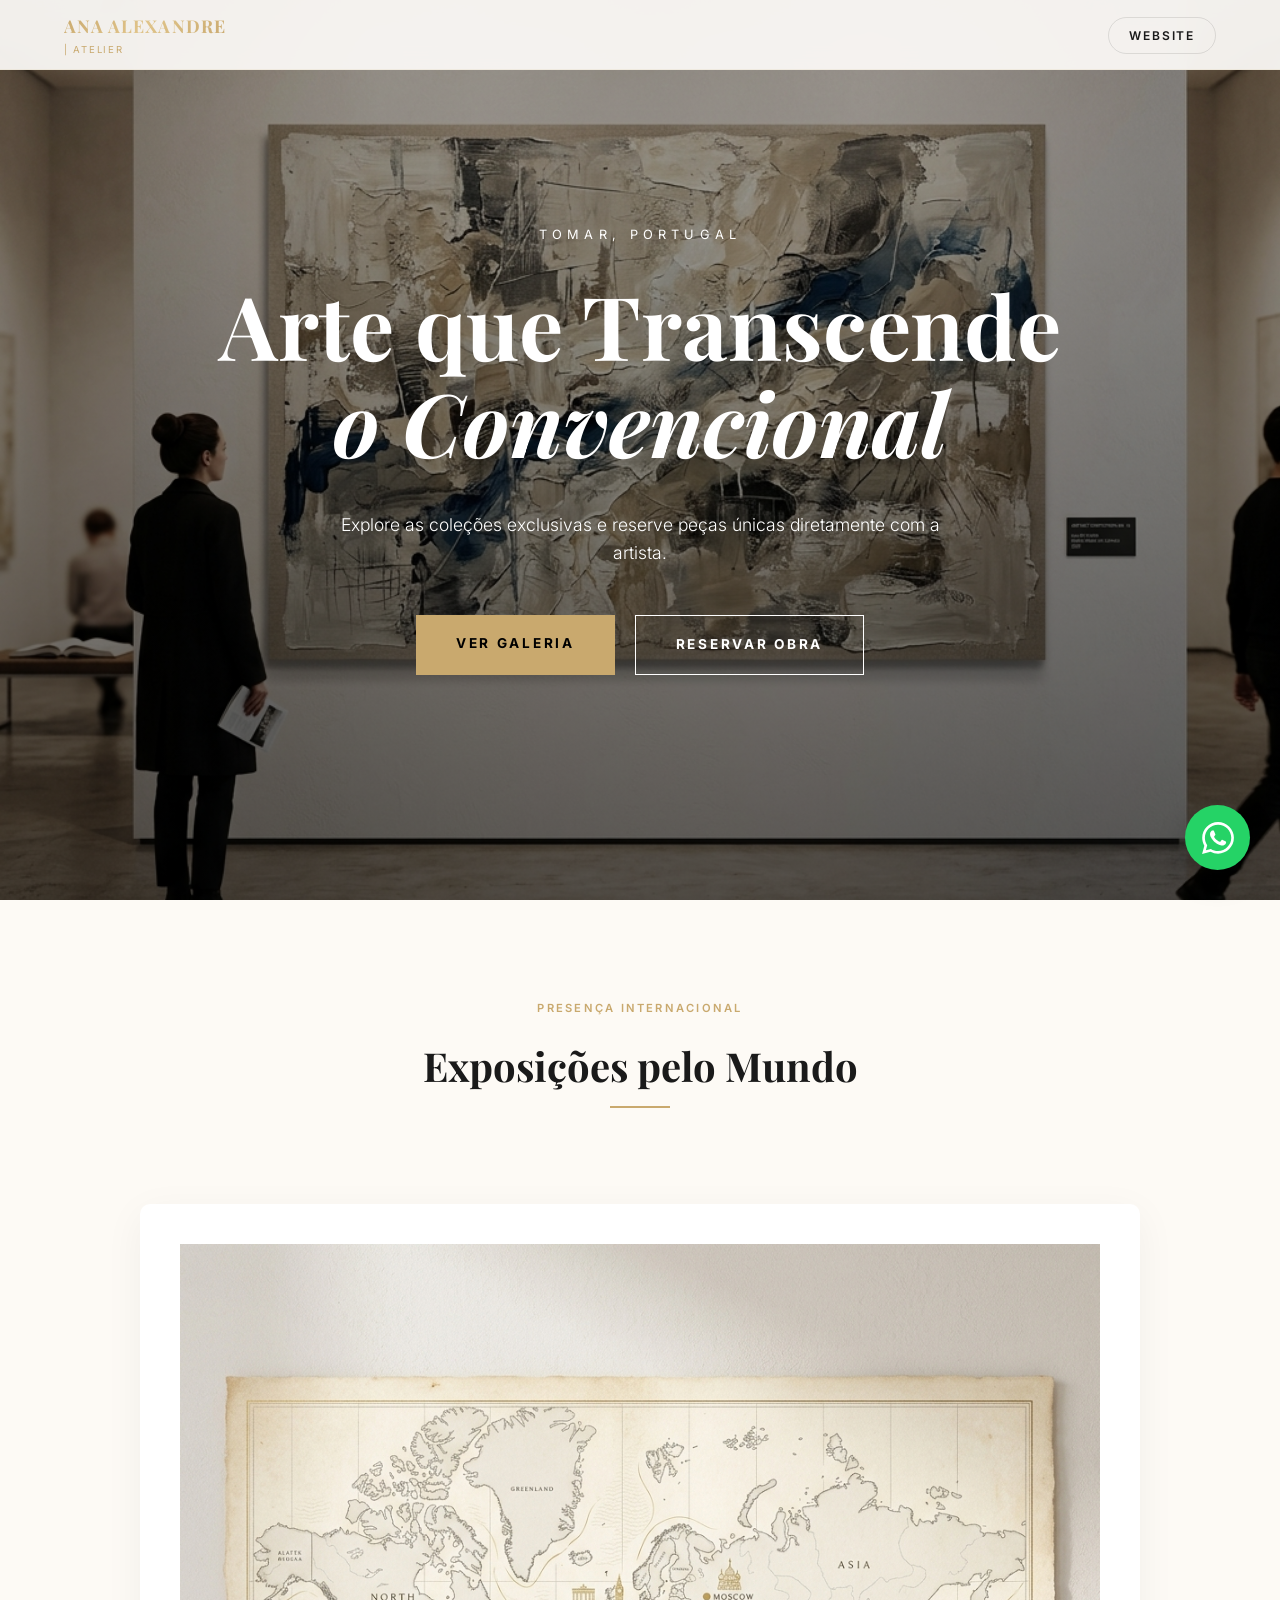
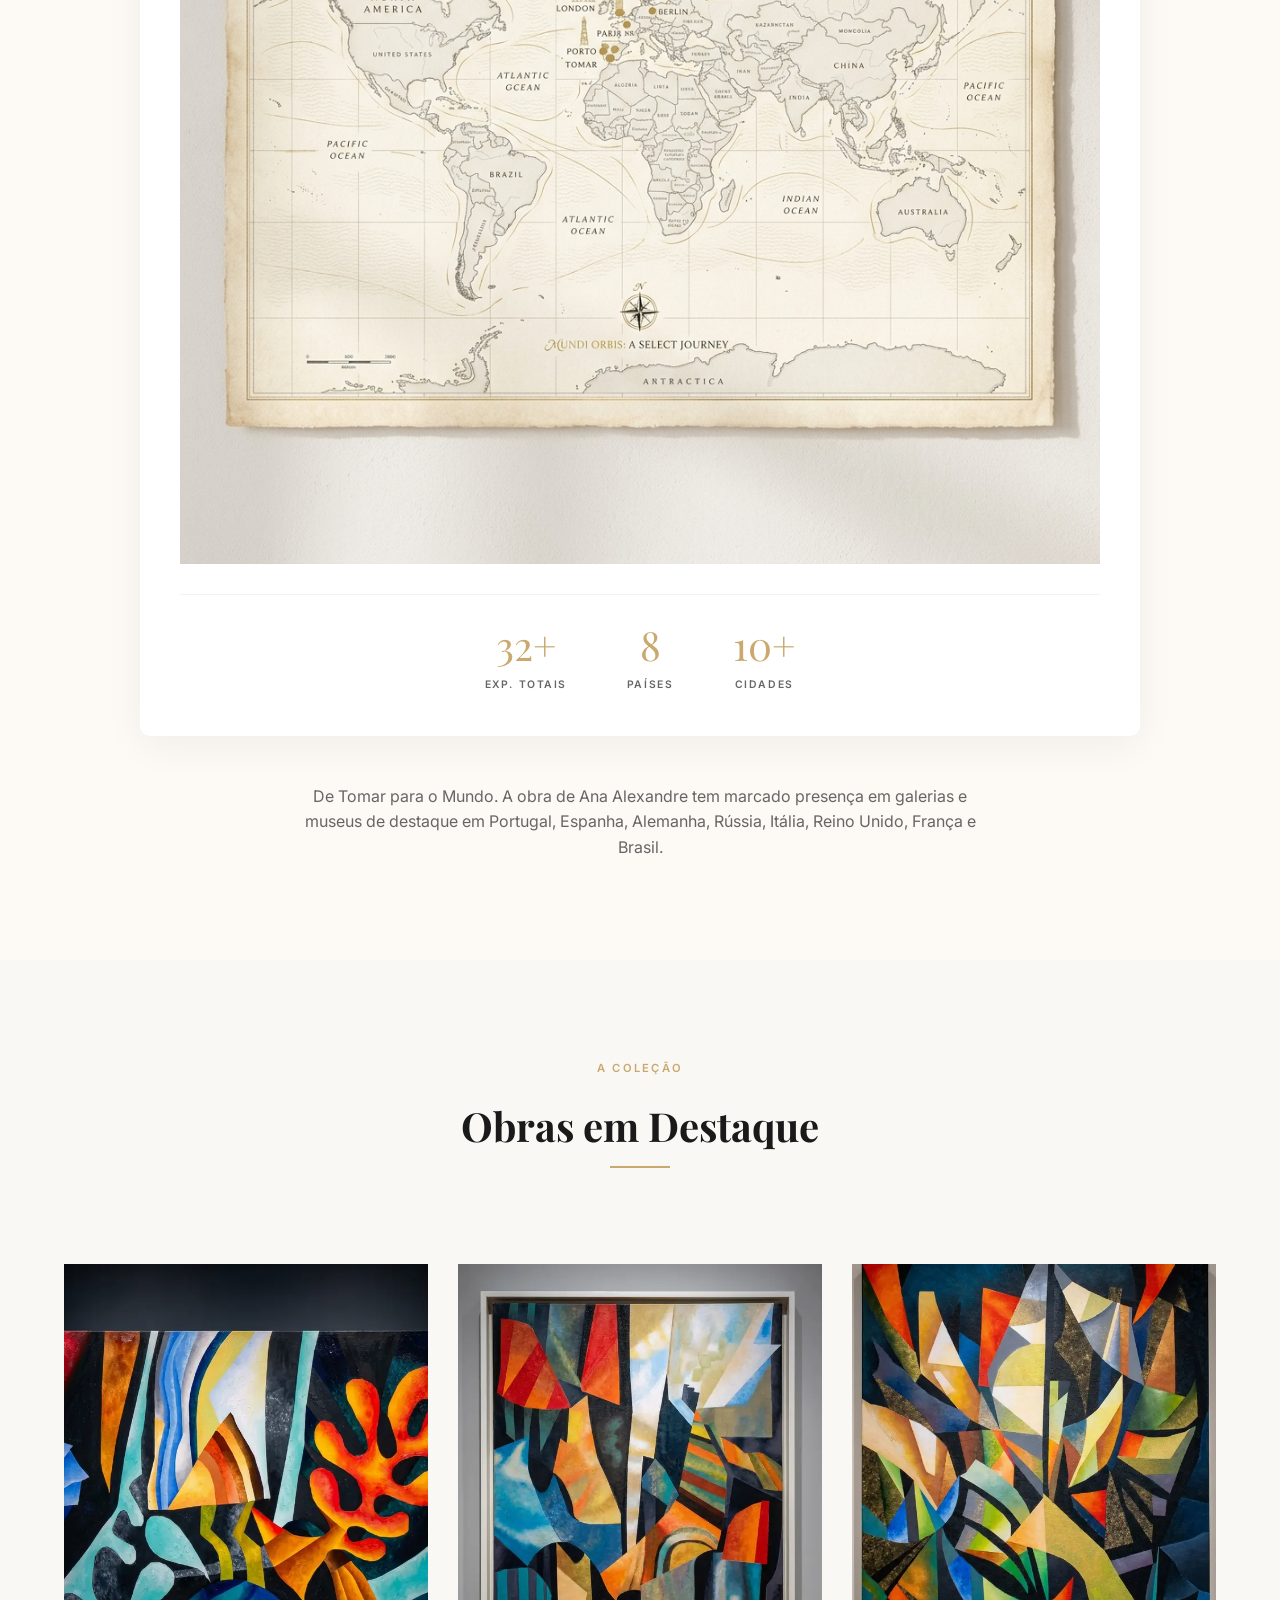
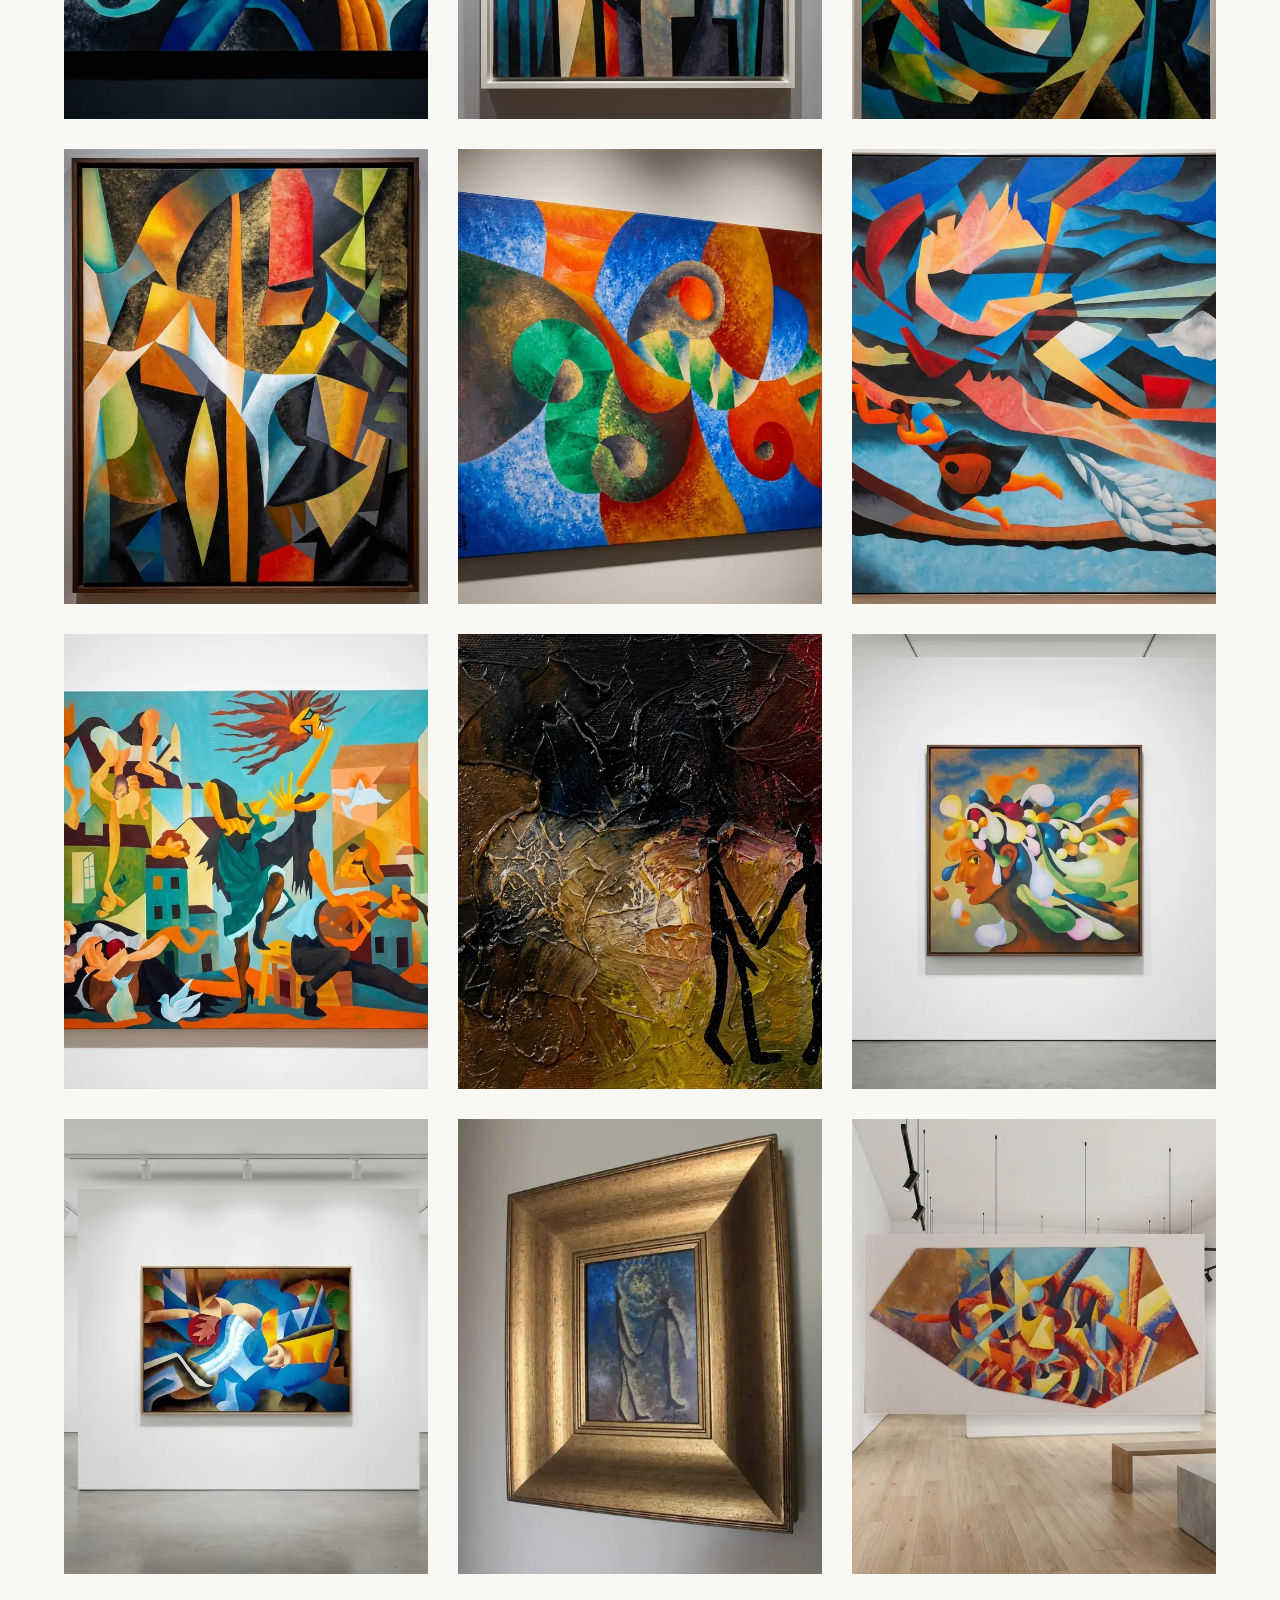
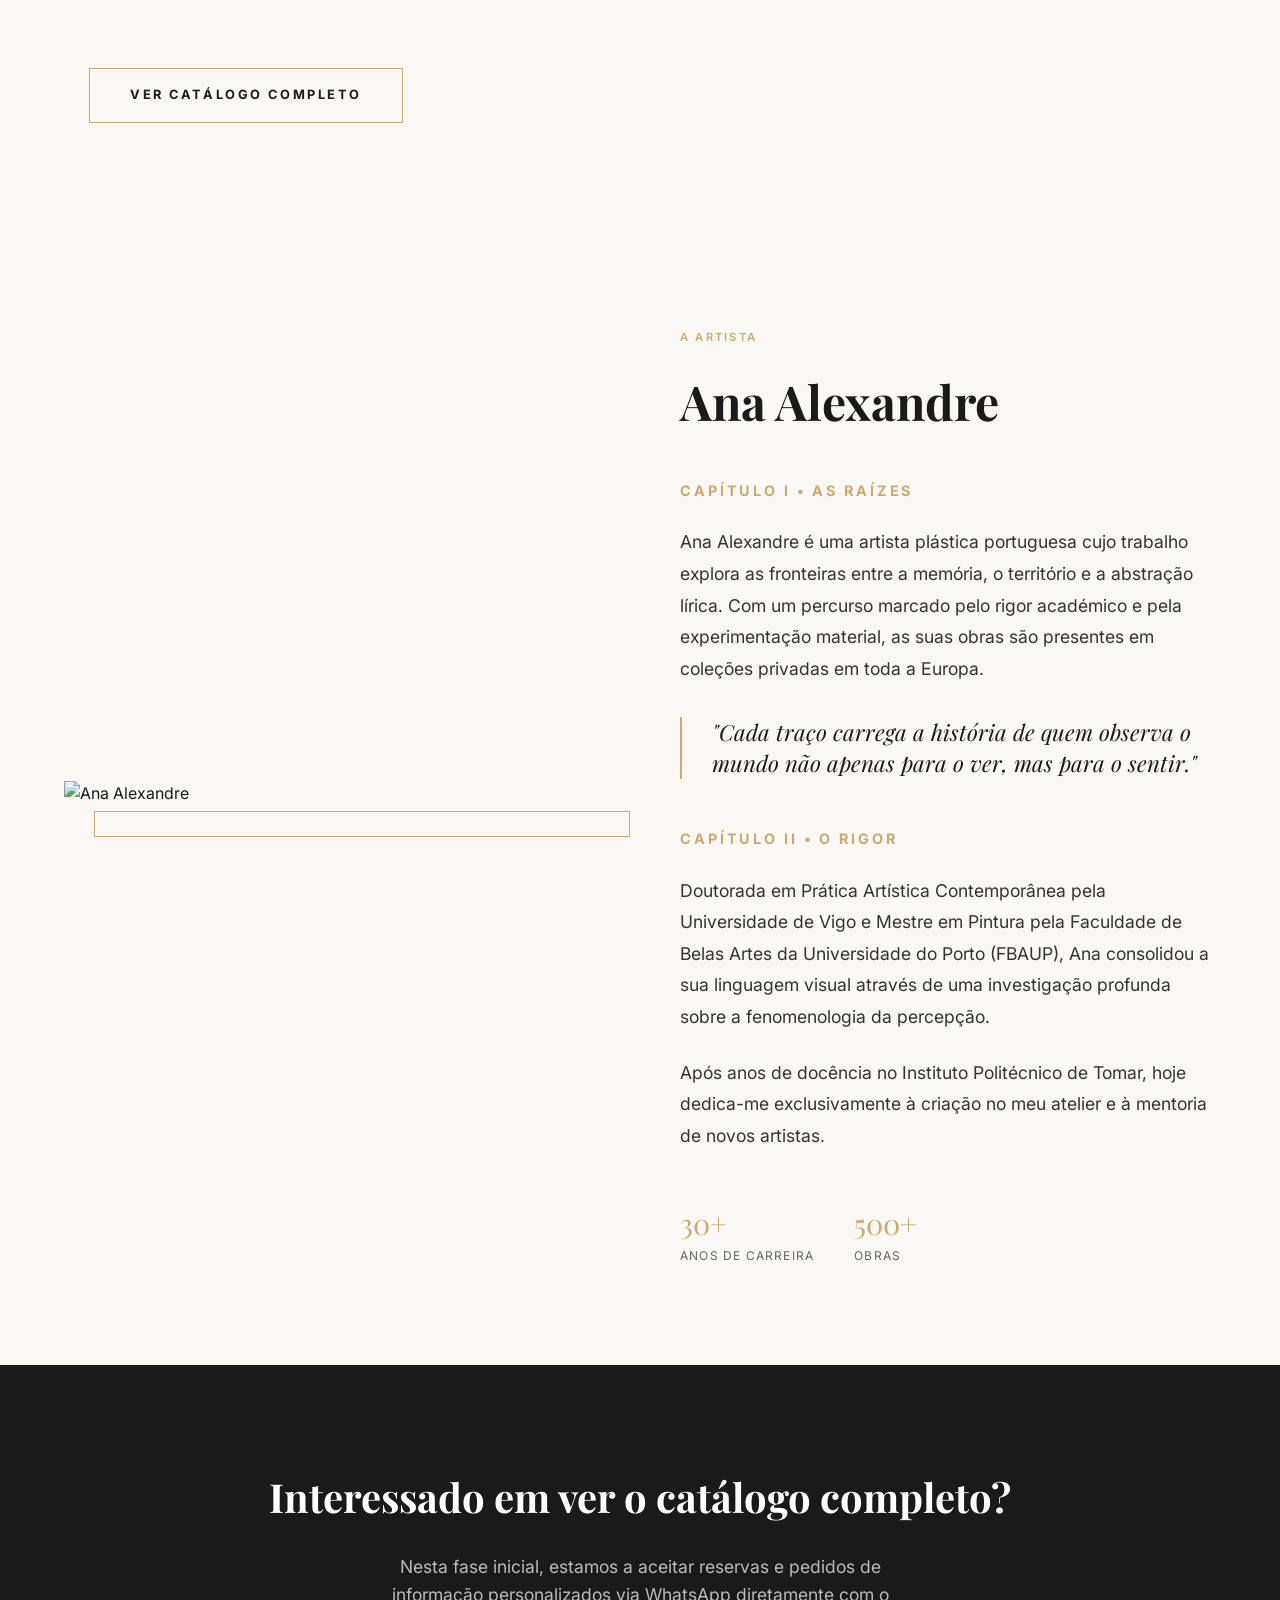
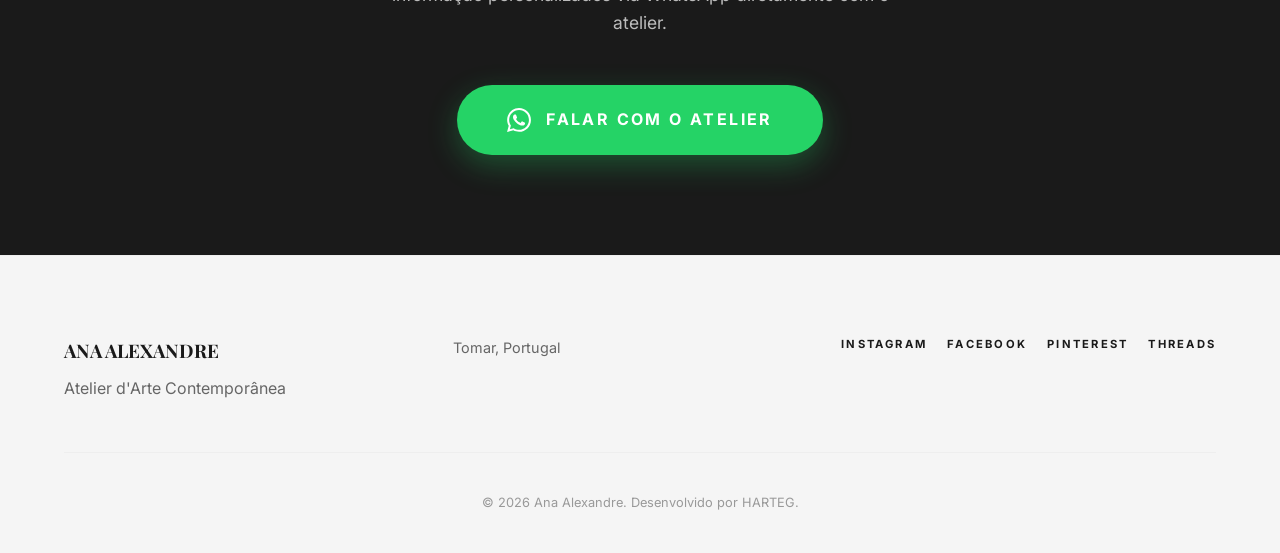
==== commit 65410ff7: "Update social links and remove personal contacts from footer" ====
--- a/index.html
+++ b/index.html
@@ -253,14 +253,12 @@
                 </div>
                 <div class="footer-contact">
                     <p>Tomar, Portugal</p>
-                    <p>atelier.anaalexandre@gmail.com</p>
-                    <p>+351 967 060 682</p>
                 </div>
                 <div class="footer-social">
-                    <a href="https://instagram.com/anaalexandre_atelier" target="_blank">INSTAGRAM</a>
-                    <a href="https://facebook.com/anaalexandre.atelier" target="_blank">FACEBOOK</a>
-                    <a href="https://pinterest.com/anaalexandre_atelier" target="_blank">PINTEREST</a>
-                    <a href="https://threads.net/@anaalexandre_atelier" target="_blank">THREADS</a>
+                    <a href="https://www.instagram.com/atelier.anaalexandre/" target="_blank">INSTAGRAM</a>
+                    <a href="https://www.facebook.com/people/Ana-Alexandre-Artista-Plástica/100063675053556/" target="_blank">FACEBOOK</a>
+                    <a href="https://pt.pinterest.com/aanaalexandre/" target="_blank">PINTEREST</a>
+                    <a href="https://www.threads.com/@atelier.anaalexandre" target="_blank">THREADS</a>
                 </div>
             </div>
             <div class="copyright">
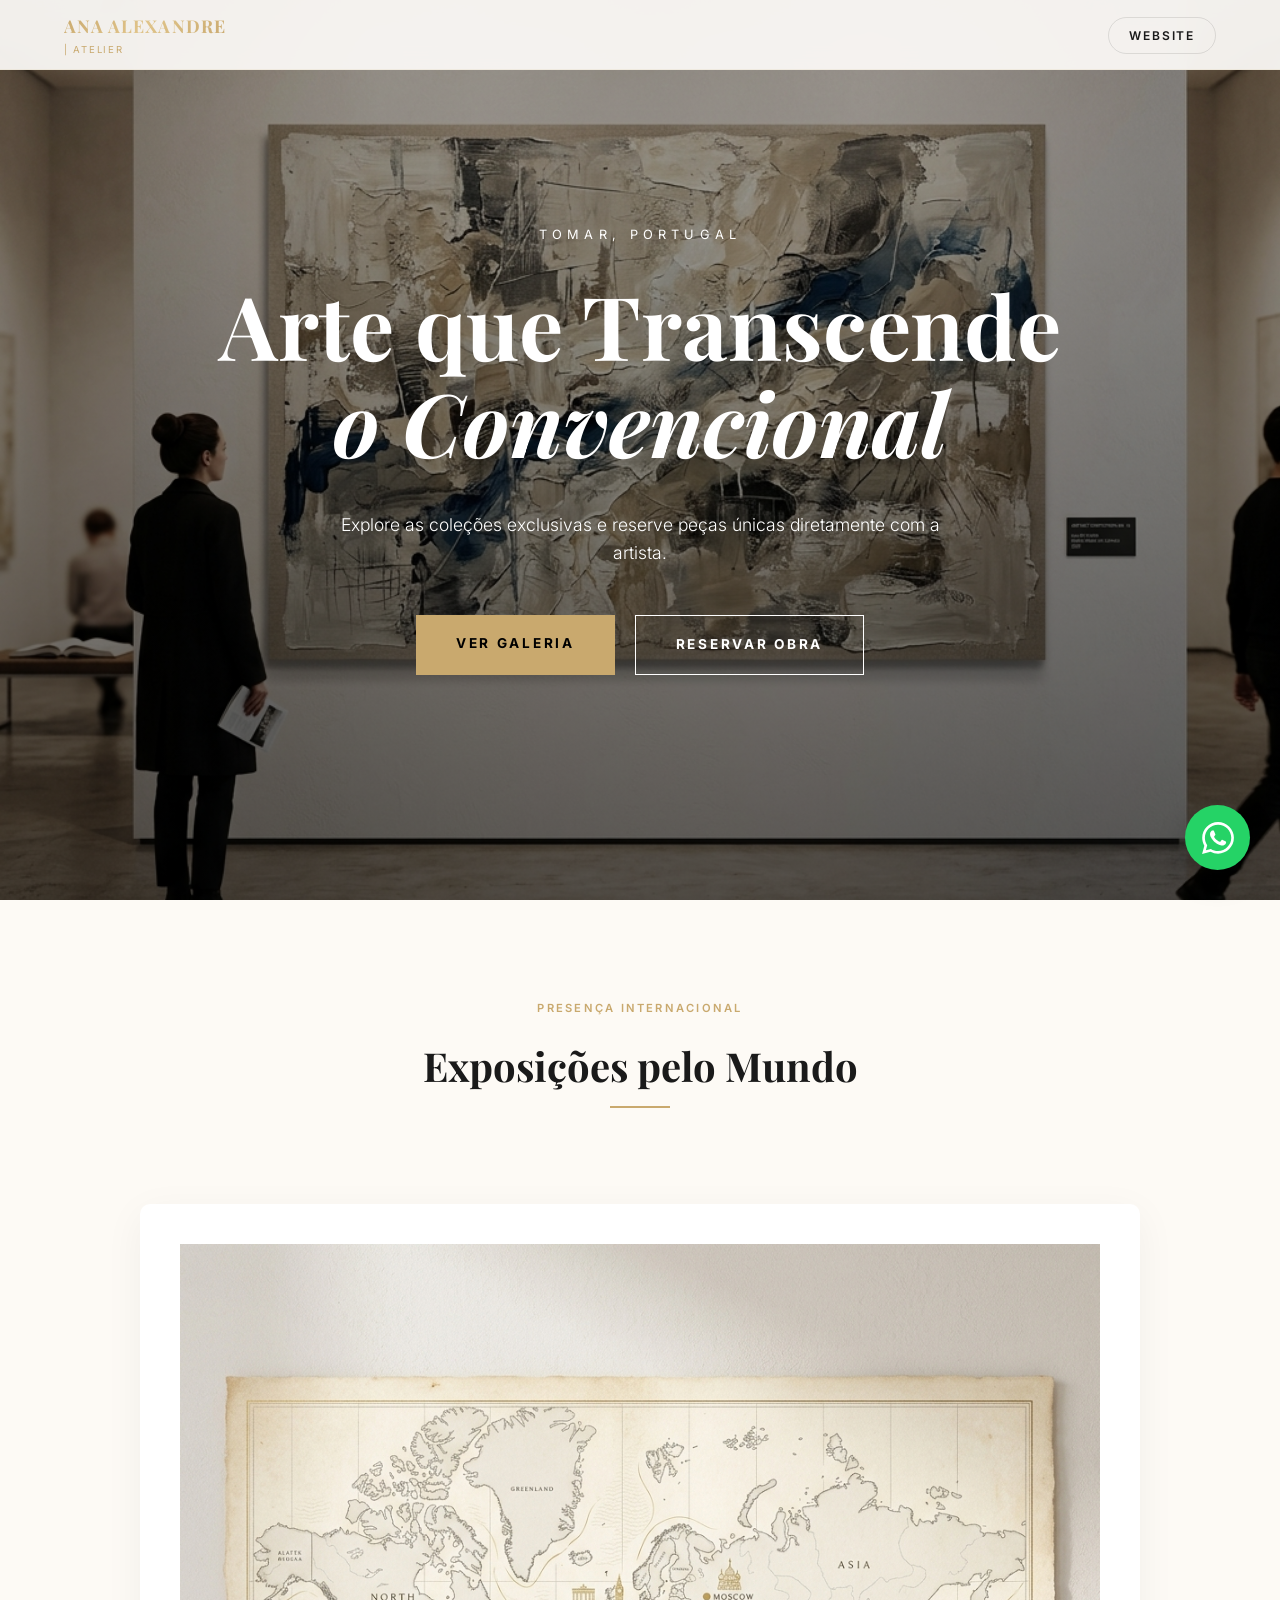
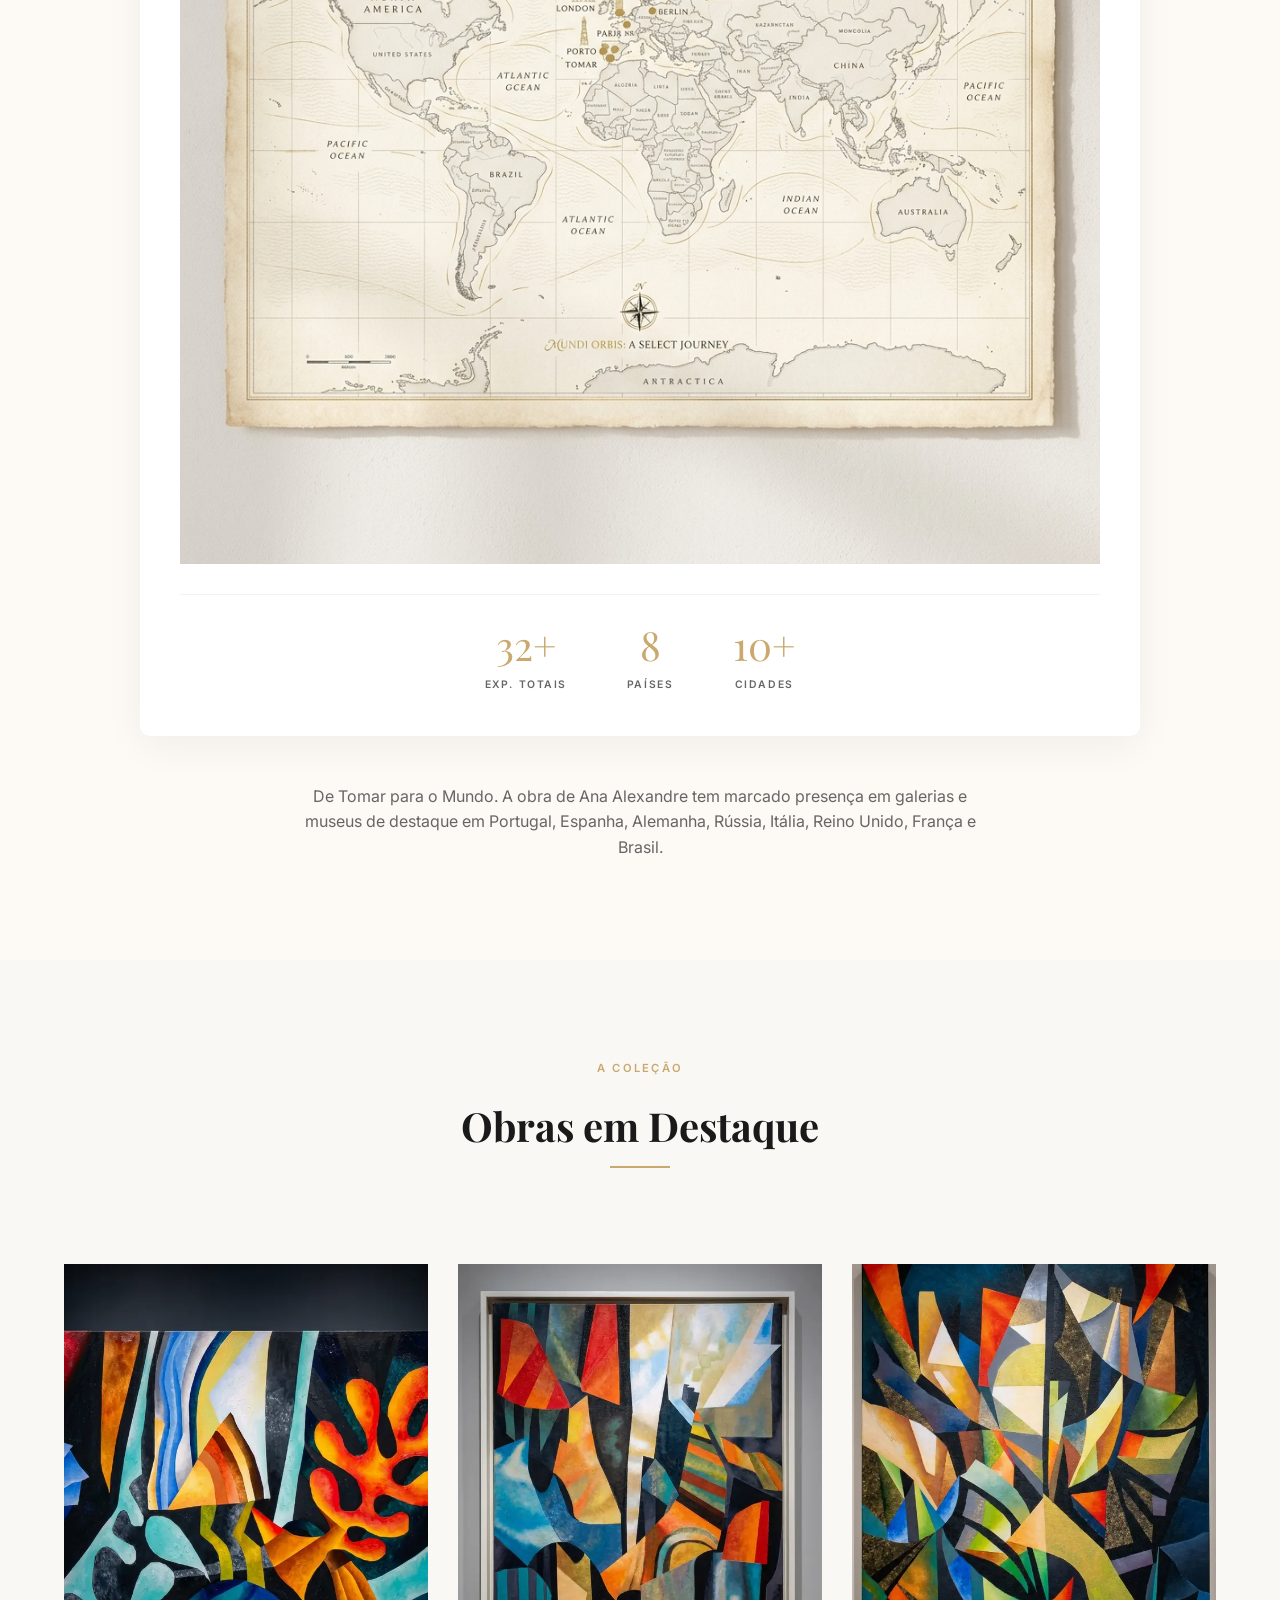
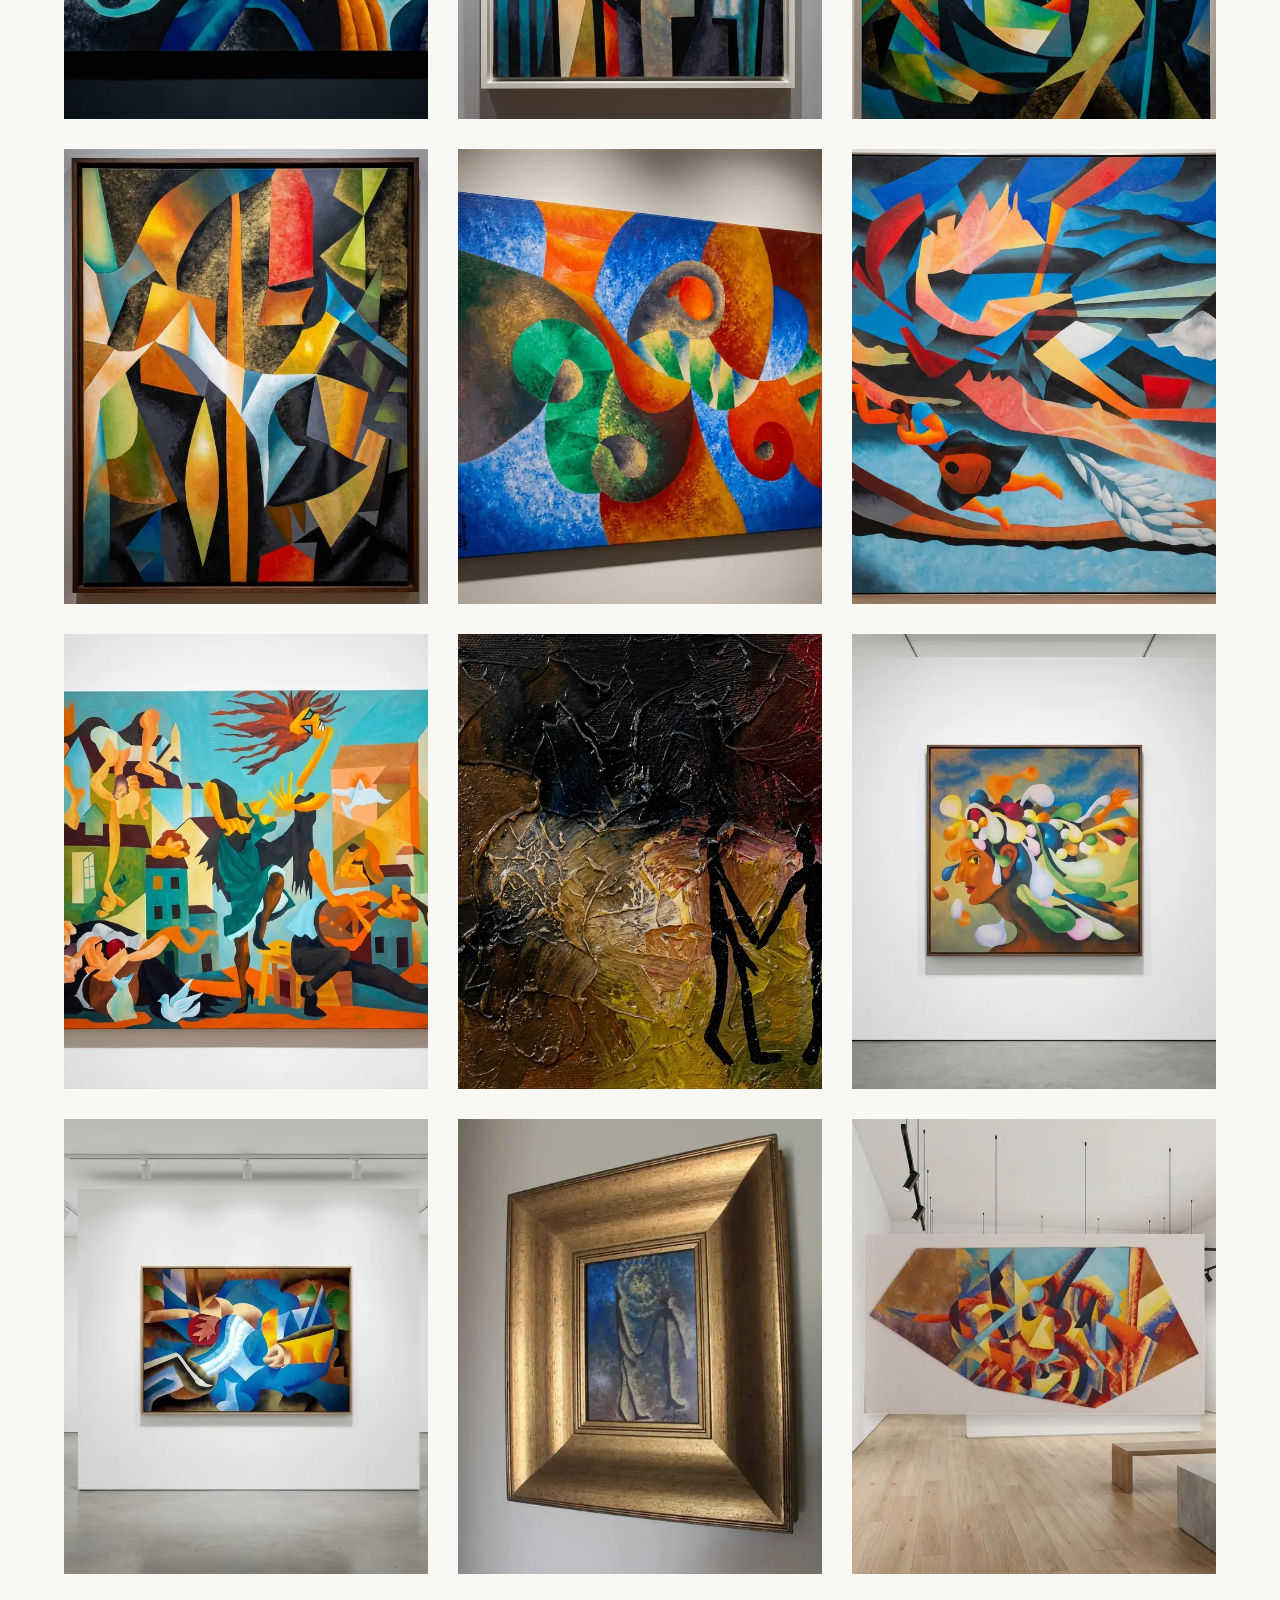
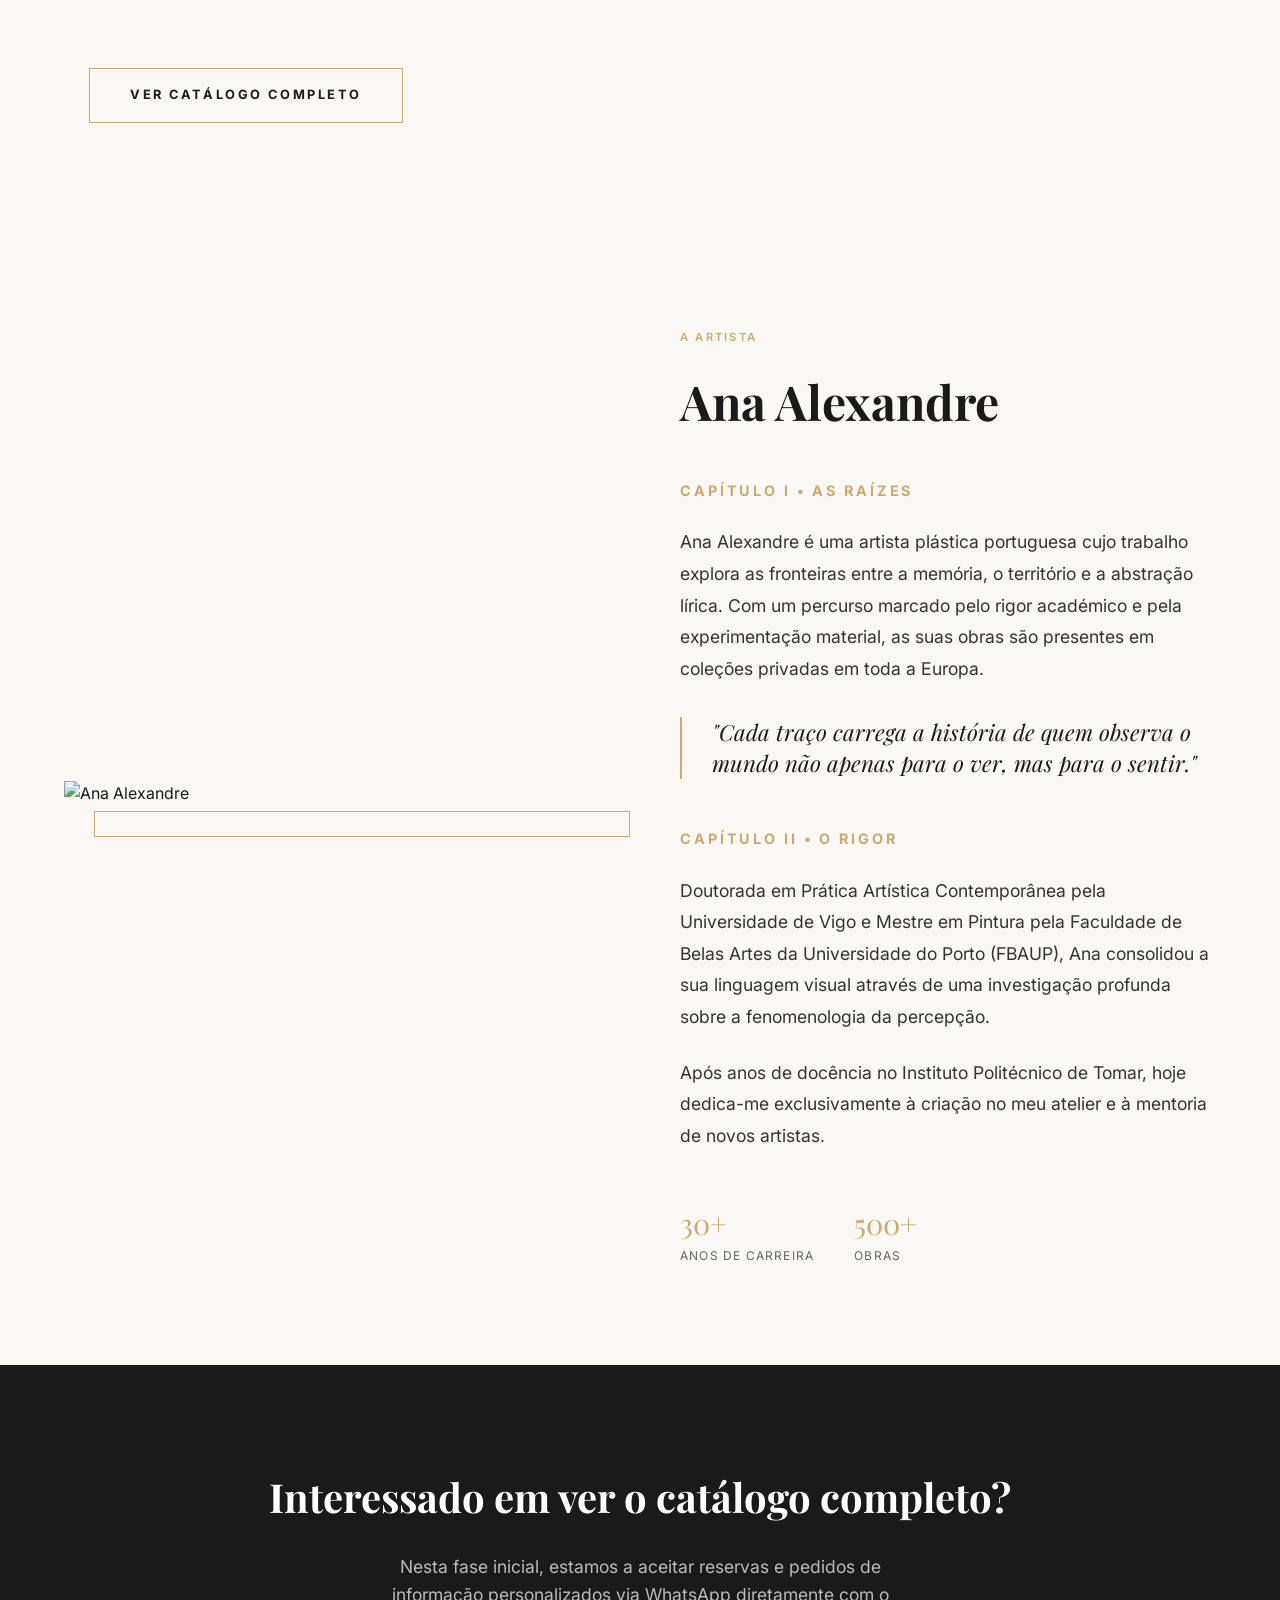
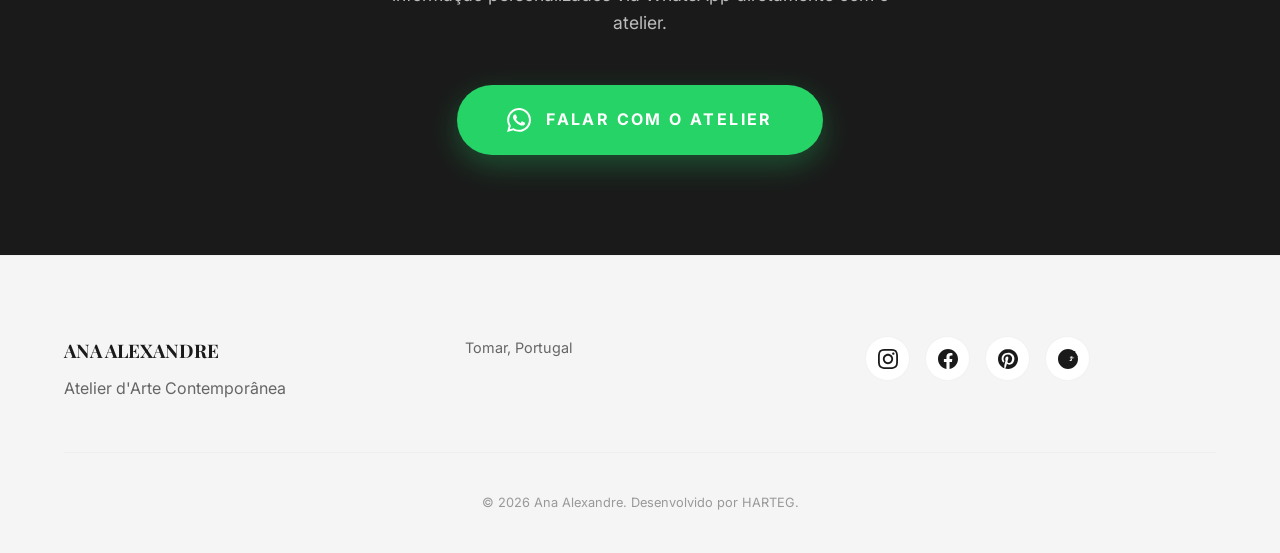
==== commit e5cb700c: "Update footer with circular social media icons and cleaner contact section" ====
--- a/index.html
+++ b/index.html
@@ -255,10 +255,18 @@
                     <p>Tomar, Portugal</p>
                 </div>
                 <div class="footer-social">
-                    <a href="https://www.instagram.com/atelier.anaalexandre/" target="_blank">INSTAGRAM</a>
-                    <a href="https://www.facebook.com/people/Ana-Alexandre-Artista-Plástica/100063675053556/" target="_blank">FACEBOOK</a>
-                    <a href="https://pt.pinterest.com/aanaalexandre/" target="_blank">PINTEREST</a>
-                    <a href="https://www.threads.com/@atelier.anaalexandre" target="_blank">THREADS</a>
+                    <a href="https://www.instagram.com/atelier.anaalexandre/" target="_blank" aria-label="Instagram">
+                        <svg viewBox="0 0 24 24" width="24" height="24" fill="currentColor"><path d="M12 2.163c3.204 0 3.584.012 4.85.07 3.252.148 4.771 1.691 4.919 4.919.058 1.265.069 1.645.069 4.849 0 3.205-.012 3.584-.069 4.849-.149 3.225-1.664 4.771-4.919 4.919-1.266.058-1.644.07-4.85.07-3.204 0-3.584-.012-4.849-.07-3.26-.149-4.771-1.699-4.919-4.92-.058-1.265-.07-1.644-.07-4.849 0-3.204.013-3.583.07-4.849.149-3.227 1.664-4.771 4.919-4.919 1.266-.057 1.645-.069 4.849-.069zm0-2.163c-3.259 0-3.667.014-4.947.072-4.358.2-6.78 2.618-6.98 6.98-.059 1.281-.073 1.689-.073 4.948 0 3.259.014 3.668.072 4.948.2 4.358 2.618 6.78 6.98 6.98 1.281.058 1.689.072 4.948.072 3.259 0 3.668-.014 4.948-.072 4.354-.2 6.782-2.618 6.979-6.98.059-1.28.073-1.689.073-4.948 0-3.259-.014-3.667-.072-4.947-.196-4.354-2.617-6.78-6.979-6.98-1.281-.059-1.69-.073-4.949-.073zm0 5.838c-3.403 0-6.162 2.759-6.162 6.162s2.759 6.163 6.162 6.163 6.162-2.759 6.162-6.163c0-3.403-2.759-6.162-6.162-6.162zm0 10.162c-2.209 0-4-1.791-4-4 0-2.209 1.791-4 4-4s4 1.791 4 4c0 2.209-1.791 4-4 4zm6.406-11.845c-.796 0-1.441.645-1.441 1.44s.645 1.44 1.441 1.44c.795 0 1.439-.645 1.439-1.44s-.644-1.44-1.439-1.44z"/></svg>
+                    </a>
+                    <a href="https://www.facebook.com/people/Ana-Alexandre-Artista-Plástica/100063675053556/" target="_blank" aria-label="Facebook">
+                        <svg viewBox="0 0 24 24" width="24" height="24" fill="currentColor"><path d="M24 12.073c0-6.627-5.373-12-12-12s-12 5.373-12 12c0 5.99 4.388 10.954 10.125 11.854v-8.385H7.078v-3.47h3.047V9.43c0-3.007 1.792-4.669 4.533-4.669 1.312 0 2.686.235 2.686.235v2.953H15.83c-1.491 0-1.956.925-1.956 1.874v2.25h3.328l-.532 3.47h-2.796v8.385C19.612 23.027 24 18.062 24 12.073z"/></svg>
+                    </a>
+                    <a href="https://pt.pinterest.com/aanaalexandre/" target="_blank" aria-label="Pinterest">
+                        <svg viewBox="0 0 24 24" width="24" height="24" fill="currentColor"><path d="M12.017 0C5.396 0 .029 5.367.029 11.987c0 5.079 3.158 9.417 7.618 11.162-.105-.949-.199-2.403.041-3.439.219-.937 1.406-5.965 1.406-5.965s-.359-.719-.359-1.782c0-1.668.967-2.914 2.171-2.914 1.023 0 1.518.769 1.518 1.69 0 1.029-.655 2.568-.994 3.995-.283 1.194.599 2.169 1.777 2.169 2.133 0 3.772-2.249 3.772-5.495 0-2.873-2.064-4.882-5.012-4.882-3.414 0-5.418 2.561-5.418 5.207 0 1.031.397 2.138.893 2.738.098.119.112.224.083.345l-.333 1.36c-.053.22-.174.267-.402.161-1.499-.698-2.436-2.889-2.436-4.649 0-3.785 2.75-7.261 7.929-7.261 4.162 0 7.398 2.967 7.398 6.931 0 4.136-2.607 7.464-6.227 7.464-1.216 0-2.359-.631-2.75-1.378l-.748 2.853c-.271 1.043-1.002 2.35-1.492 3.146 1.124.347 2.317.535 3.554.535 6.607 0 11.985-5.365 11.985-11.987C23.97 5.39 18.592.026 11.985.026L12.017 0z"/></svg>
+                    </a>
+                    <a href="https://www.threads.com/@atelier.anaalexandre" target="_blank" aria-label="Threads">
+                        <svg viewBox="0 0 24 24" width="24" height="24" fill="currentColor"><path d="M12.554 13.914c-.66.012-1.35-.107-1.879-.62-.398-.385-.595-.918-.588-1.442.008-.66.36-1.134.84-1.455a4.4 4.4 0 0 1 2.333-.513c1.077 0 2.1.284 3.123.63-.393 1.96-1.84 3.33-3.829 3.4zM24 12c0 6.627-5.373 12-12 12S0 18.627 0 12 5.373 0 12 0s12 5.373 12 12zm-3.8 0c0-1.122-.095-2.22-.303-3.23a.138.138 0 0 0-.022-.036.14.14 0 0 0-.044-.029l-.025-.008-.031-.005c-.864-.132-1.742-.146-2.622-.04a20.08 20.08 0 0 0-2.368.528.17.17 0 0 0-.013.003.1.1 0 0 0-.017.009l-.007.006-.008.006c-.463.398-.813.92-1.026 1.487.892.428 1.65.655 2.766.655a6.03 6.03 0 0 0 3.38-.895c.036-.022.072-.047.078-.052.007-.004.01-.006.016-.013L20.2 10l.012.022c.11.222.181.458.21.71l.005.05.003.05c.012.42-.012.843-.075 1.258a6.37 6.37 0 0 1-1.22 3.036c-.031.04-.067.078-.103.116-.048.05-.1.096-.153.14-.145.123-.303.233-.466.335l-.013.008c-.012.007-.024.014-.035.021l-.039.022c-.655.37-1.398.564-2.19.564-1.344 0-2.585-.563-3.412-1.53-.162-.19-.304-.396-.425-.615a9 9 0 0 1-.8-1.928 8.41 8.41 0 0 1-.322-2.29c0-1.637.382-3.118 1.116-4.298.665-1.068 1.638-1.9 2.822-2.42a8.55 8.55 0 0 1 3.515-.747c.606 0 1.2.062 1.777.18.397.085.672.48.591.872a.73.73 0 0 1-.871.59 7.6 7.6 0 0 0-1.5-.152c-.894 0-1.767.195-2.571.57-.961.447-1.74 1.12-2.26 1.956a7.71 7.71 0 0 0-.96 3.447 7.02 7.02 0 0 0 .285 1.954c.125.438.293.856.495 1.24a4.12 4.12 0 0 0 1.2 1.503c.48.375 1.057.563 1.65.563a3.53 3.53 0 0 0 1.488-.3l.03-.016c.014-.007.028-.015.043-.023l.016-.01c.105-.065.205-.136.3-.213.035-.028.067-.058.098-.088l.056-.06a5.53 5.53 0 0 0 1.05-2.583 6.64 6.64 0 0 0 .046-.807c.01-.19-.009-.38-.057-.565a4.34 4.34 0 0 0-2.316-.277c-1 .114-1.97.435-2.887.94a1.86 1.86 0 0 0-.585.443c-.221.246-.356.545-.395.87a1.69 1.69 0 0 0 .343 1.246c.3.344.717.52 1.164.52.88 0 1.62-.4 2.18-.89a19.78 19.78 0 0 0 2.503-.497c.507-.11.97-.087 1.4.068a.74.74 0 0 1 .4.966.74.74 0 0 1-.58.4 4.09 4.09 0 0 1-.68.058c-1.125 0-2.22-.095-3.23-.303l-.036-.022a.14.14 0 0 1-.029-.044l-.008-.025-.005-.031c-.132-.864-.146-1.742-.04-2.622a20.08 20.08 0 0 1 .528-2.368l.003-.013c.003-.01.01-.018.017-.008l.398-.463a5.9 5.9 0 0 1 2.8-.93 6.03 6.03 0 0 1 3.38.895l.053.078.016.012l.022.012.338.07z"/></svg>
+                    </a>
                 </div>
             </div>
             <div class="copyright">
--- a/style.css
+++ b/style.css
@@ -586,15 +586,32 @@
 
 .footer-social {
     display: flex;
-    gap: 20px;
+    gap: 15px;
 }
 
 .footer-social a {
+    display: flex;
+    align-items: center;
+    justify-content: center;
+    width: 45px;
+    height: 45px;
+    background: white;
     color: var(--dark);
-    text-decoration: none;
-    font-size: 0.7rem;
-    letter-spacing: 0.2em;
-    font-weight: 700;
+    border-radius: 50%;
+    transition: all 0.3s ease;
+    border: 1px solid rgba(0,0,0,0.05);
+}
+
+.footer-social a:hover {
+    background: var(--dark);
+    color: white;
+    transform: translateY(-5px);
+    box-shadow: 0 5px 15px rgba(0,0,0,0.1);
+}
+
+.footer-social svg {
+    width: 20px;
+    height: 20px;
 }
 
 .copyright {
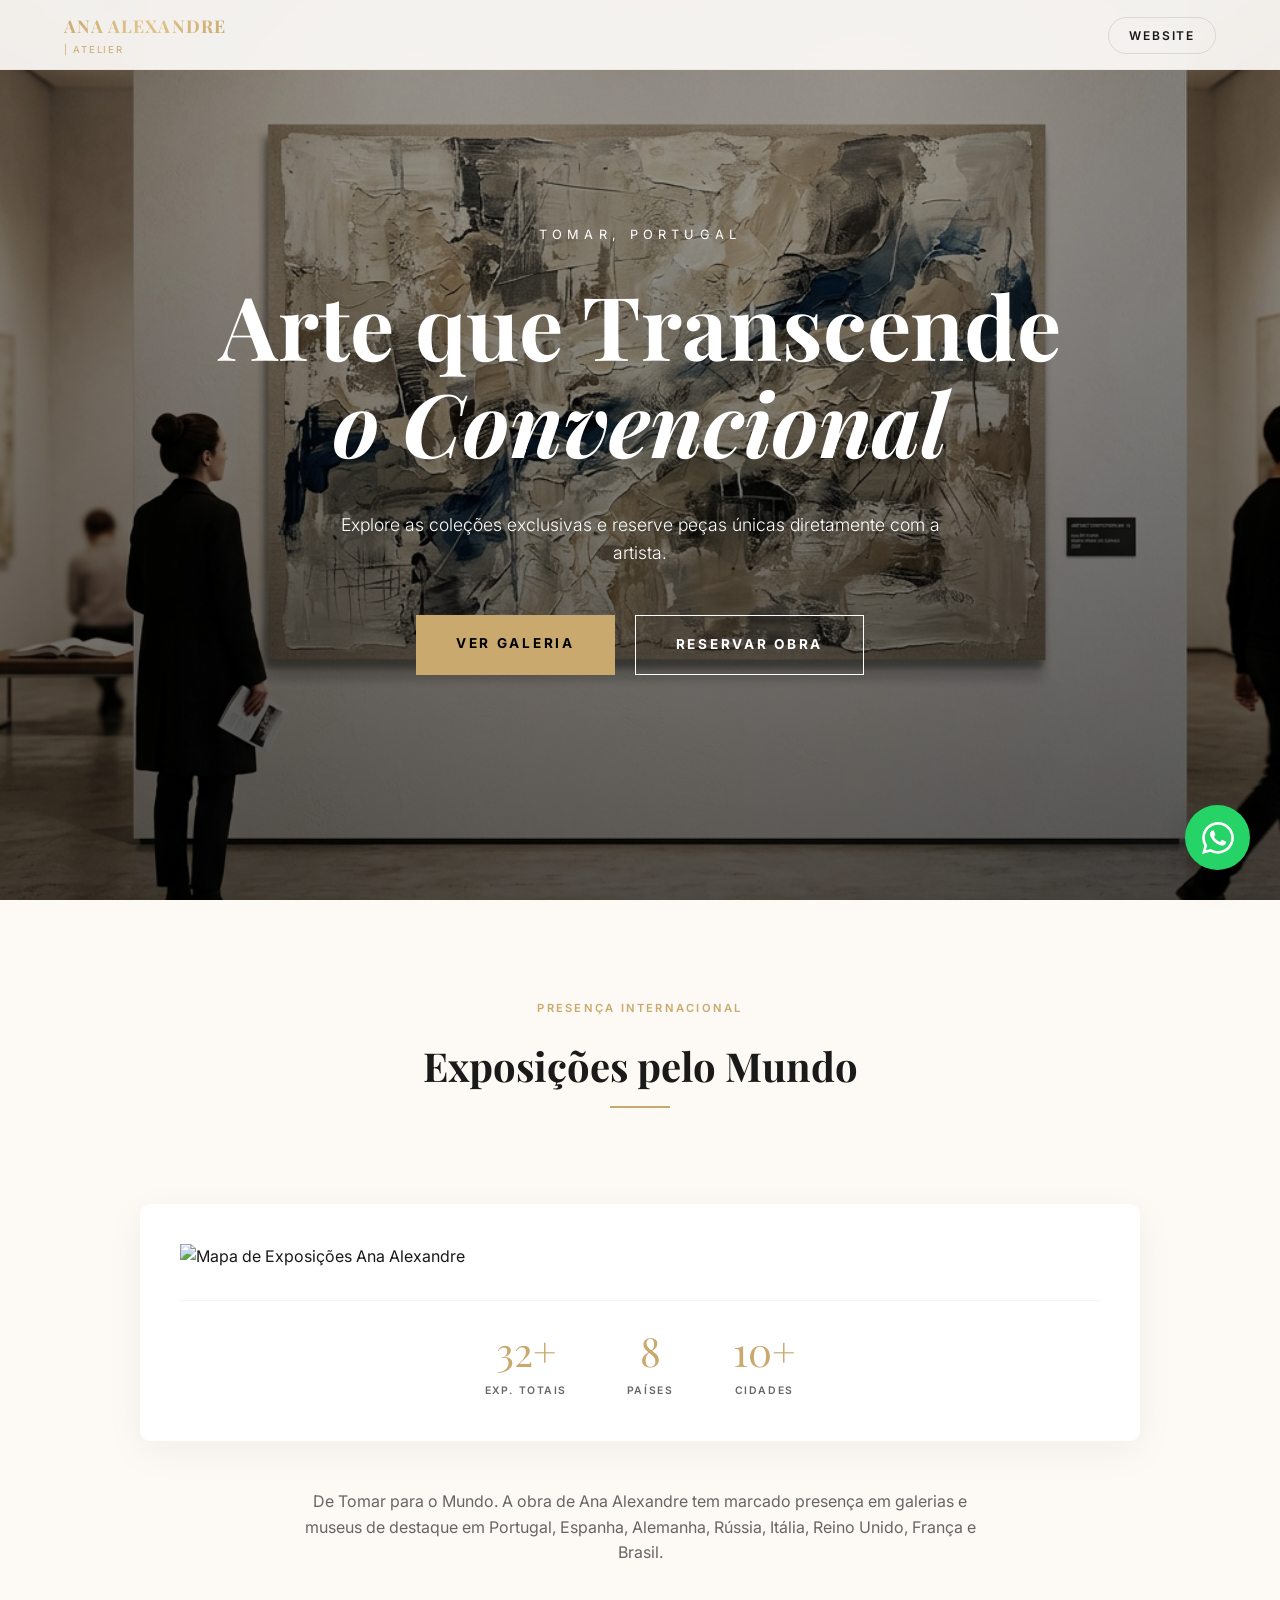
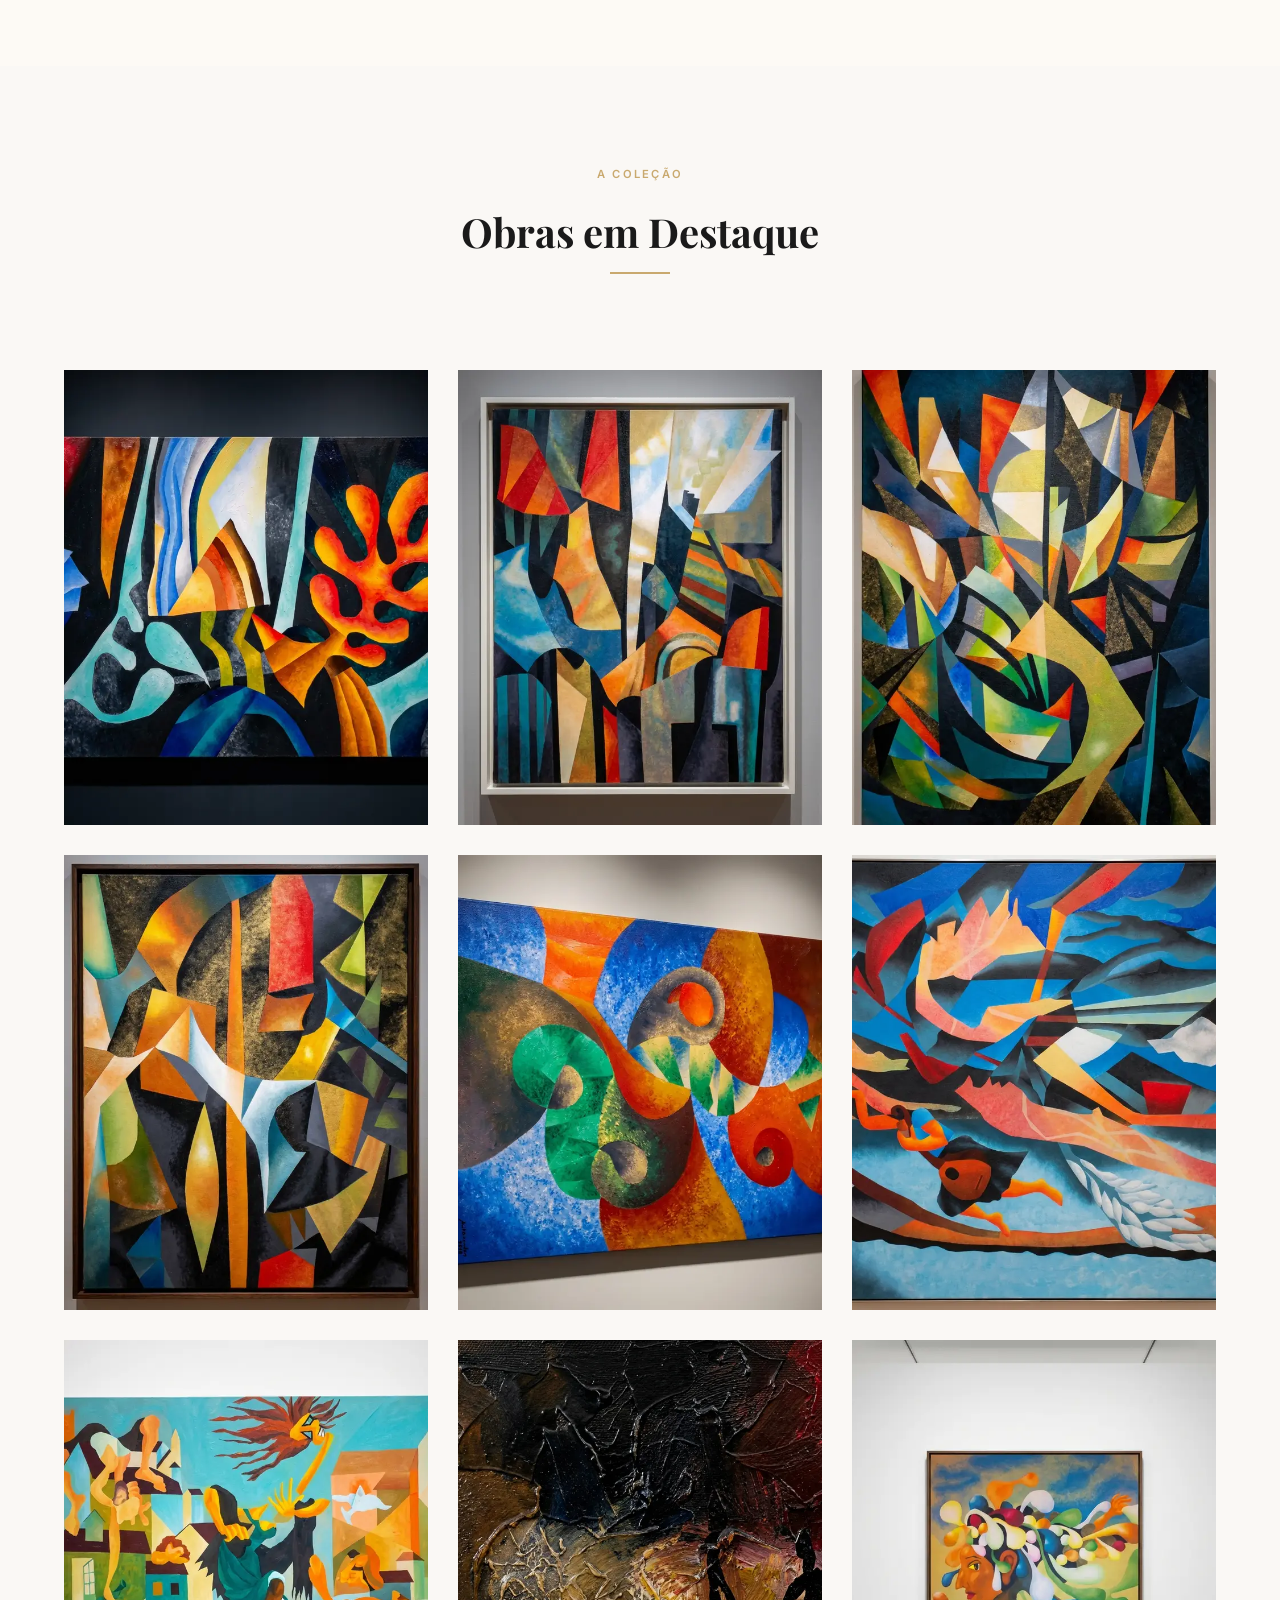
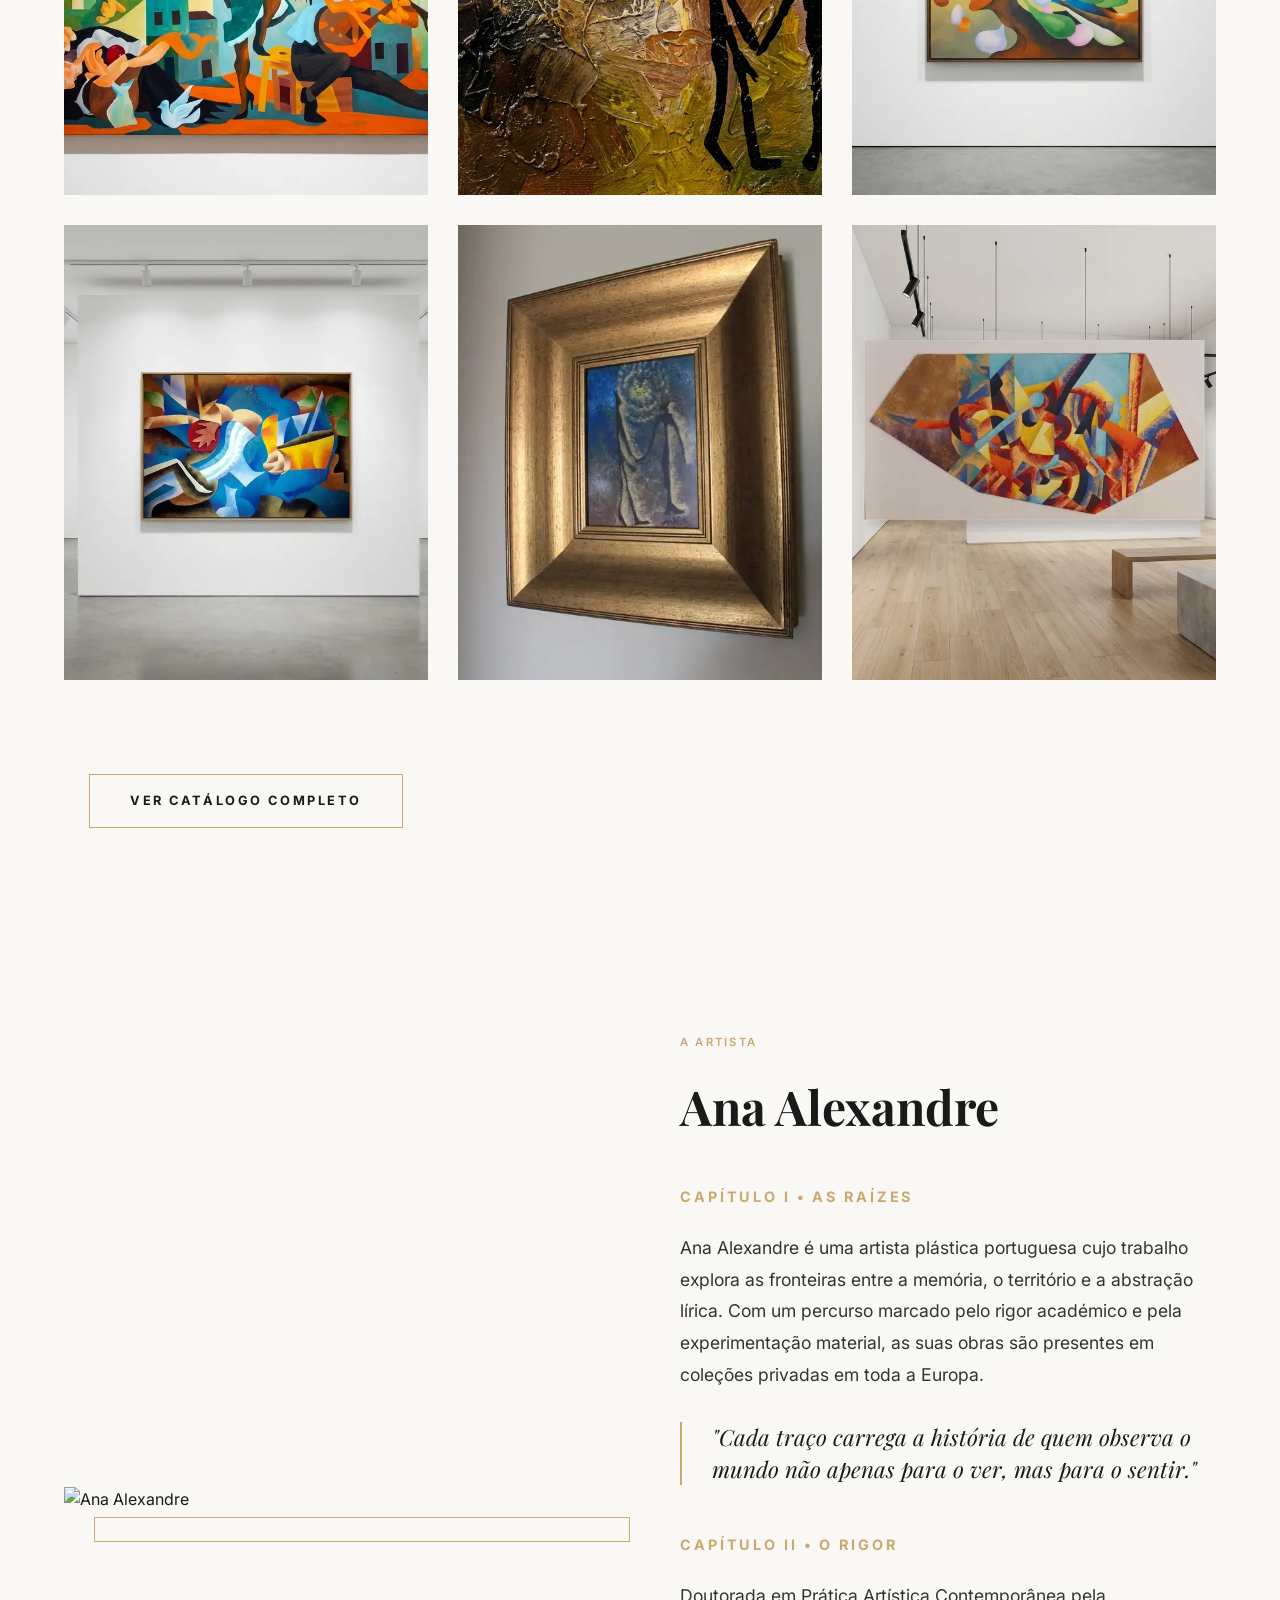
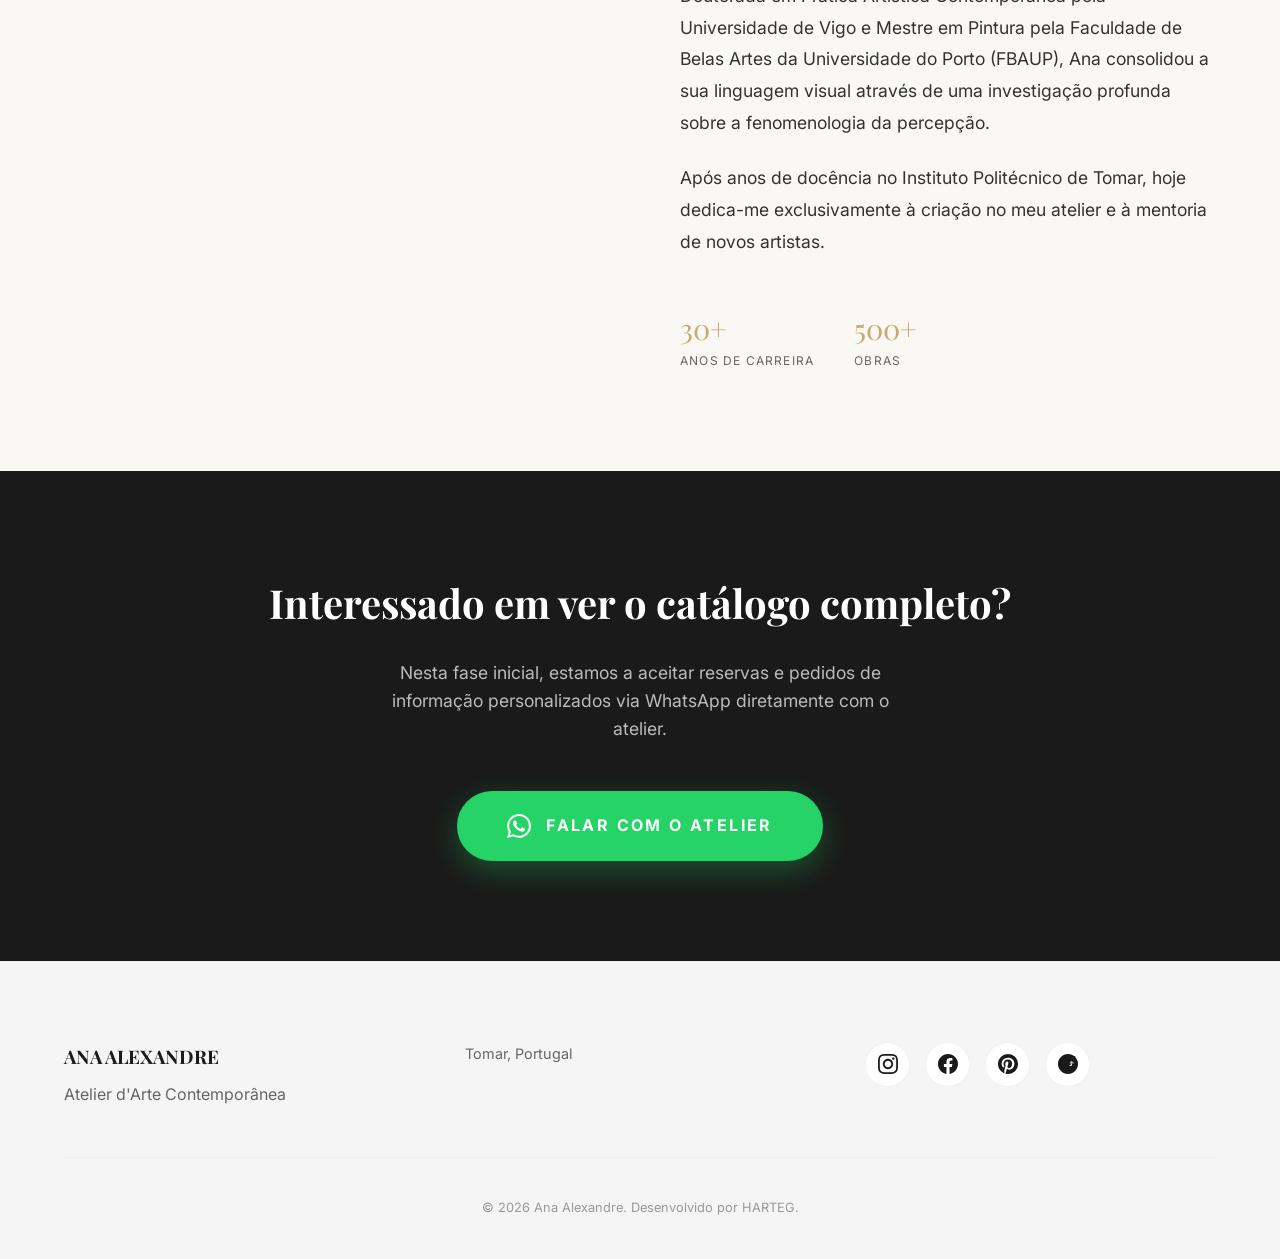
==== commit e63cb767: "Update map image to assets/mapa.png" ====
--- a/index.html
+++ b/index.html
@@ -59,7 +59,7 @@
             </div>
             
             <div class="map-container reveal">
-                <img src="assets/map.png" alt="Mapa de Exposições Ana Alexandre" class="map-image">
+                <img src="assets/mapa.png" alt="Mapa de Exposições Ana Alexandre" class="map-image">
                 <div class="map-stats">
                     <div class="stat-item">
                         <span class="stat-number">32+</span>
